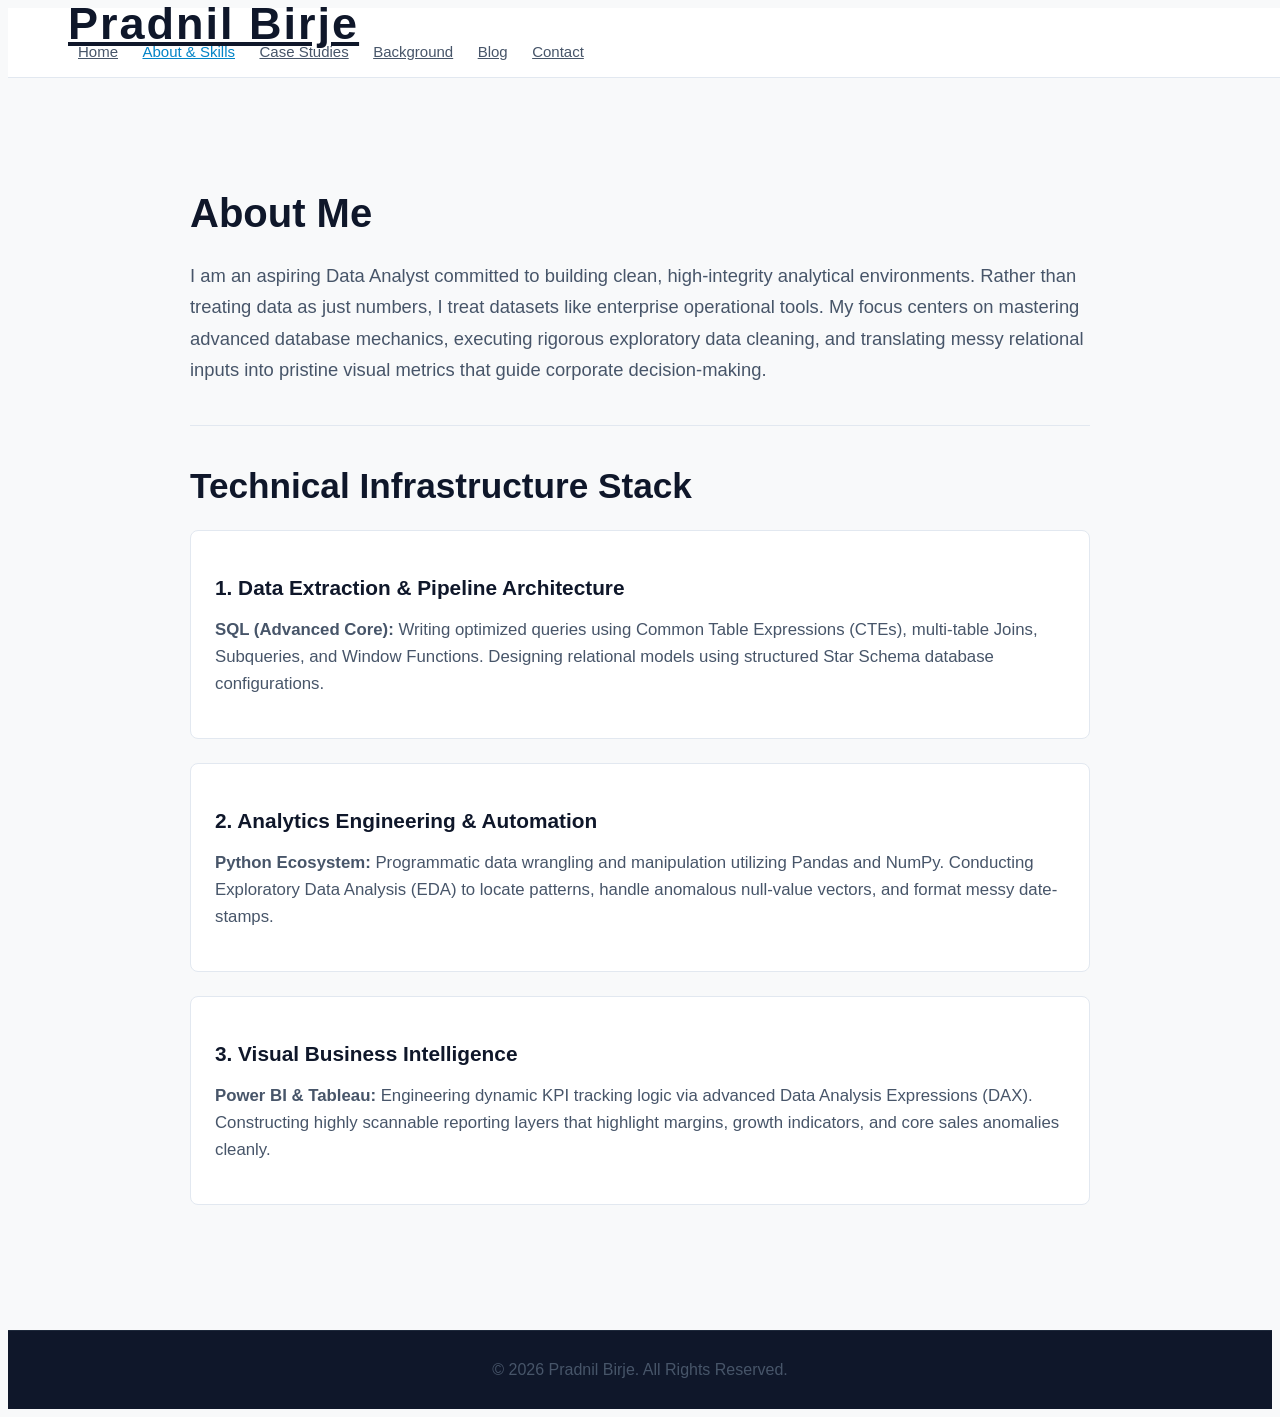
==== about.html @ 6cd6bd3f "Finalized responsive hero layout grid and unified scrollable about section" ====
<!DOCTYPE html>
<html lang="en">
<head>
    <meta charset="UTF-8">
    <meta name="viewport" content="width=device-width, initial-scale=1.0">
    <title>Pradnil Birje | About & Skills</title>
    <link rel="stylesheet" href="css/style.css">
</head>
<body>

    <!-- NAV BAR: HEADER -->
    <div class="navbar navbar-expand-lg bg-light navbar-light">
        <div class="container-fluid">
            <a href="index.html" class="navbar-brand">Pradnil Birje</a>
            <div class="navbar-nav ml-auto">
                <a href="index.html" class="nav-item nav-link">Home</a>
                <a href="about.html" class="nav-item nav-link active">About & Skills</a>
                <a href="portfolio.html" class="nav-item nav-link">Case Studies</a>
                <a href="experience.html" class="nav-item nav-link">Background</a>
                <a href="blog.html" class="nav-item nav-link">Blog</a>
                <a href="contact.html" class="nav-item nav-link">Contact</a>
            </div>
        </div>
    </div>

    <!-- MAIN BODY: ABOUT SUMMARY -->
    <!-- MAIN BODY: ABOUT SUMMARY -->
        <section class="about-page-section" style="padding: 80px 0; background: #F8F9FA;">
            <div class="container" style="max-width: 900px; margin: 0 auto; padding: 0 20px;">
                <h2 style="font-size: 2.5rem; color: #0F172A; margin-bottom: 24px; font-weight: 700;">About Me</h2>
                <p style="font-size: 1.15rem; line-height: 1.7; color: #475569; margin-bottom: 40px;">
                    I am an aspiring Data Analyst committed to building clean, high-integrity analytical environments. 
                    Rather than treating data as just numbers, I treat datasets like enterprise operational tools. 
                    My focus centers on mastering advanced database mechanics, executing rigorous exploratory data cleaning, 
                    and translating messy relational inputs into pristine visual metrics that guide corporate decision-making.
            </p>

            <hr style="border: 0; border-top: 1px solid #E2E8F0; margin-bottom: 40px;">

            <!-- TECHNICAL STACK MAP -->
            <h2 style="font-size: 2.2rem; color: #0F172A; margin-bottom: 24px; font-weight: 700;">Technical Infrastructure Stack</h2>
            
            <div class="skills-container" style="display: grid; grid-template-columns: 1fr; gap: 24px;">
                
                <div class="skill-group-card" style="background: #FFFFFF; padding: 24px; border: 1px solid #E2E8F0; border-radius: 8px;">
                        <h3 style="color: #0284C7; font-size: 1.3rem; margin-bottom: 12px; font-weight: 600;">1. Data Extraction & Pipeline Architecture</h3>
                        <p style="color: #334155; font-size: 1.05rem; line-height: 1.6;">
                            <strong>SQL (Advanced Core):</strong> Writing optimized queries using Common Table Expressions (CTEs), multi-table Joins, Subqueries, and Window Functions. Designing relational models using structured Star Schema database configurations.
                        </p>
                    </div>

                <div class="skill-group-card" style="background: #FFFFFF; padding: 24px; border: 1px solid #E2E8F0; border-radius: 8px;">
                        <h3 style="color: #0284C7; font-size: 1.3rem; margin-bottom: 12px; font-weight: 600;">2. Analytics Engineering & Automation</h3>
                        <p style="color: #334155; font-size: 1.05rem; line-height: 1.6;">
                            <strong>Python Ecosystem:</strong> Programmatic data wrangling and manipulation utilizing Pandas and NumPy. Conducting Exploratory Data Analysis (EDA) to locate patterns, handle anomalous null-value vectors, and format messy date-stamps.
                        </p>
                    </div>

                <div class="skill-group-card" style="background: #FFFFFF; padding: 24px; border: 1px solid #E2E8F0; border-radius: 8px;">
                        <h3 style="color: #0284C7; font-size: 1.3rem; margin-bottom: 12px; font-weight: 600;">3. Visual Business Intelligence</h3>
                        <p style="color: #334155; font-size: 1.05rem; line-height: 1.6;">
                            <strong>Power BI & Tableau:</strong> Engineering dynamic KPI tracking logic via advanced Data Analysis Expressions (DAX). Constructing highly scannable reporting layers that highlight margins, growth indicators, and core sales anomalies cleanly.
                        </p>
                    </div>

            </div>
        </div>
    </section>

    <!-- FOOTER -->
    <div class="footer" style="padding: 30px 0; background: #0F172A; text-align: center; border-top: 1px solid #1E293B;">
        <p style="color: #94A3B8; margin: 0;">© 2026 Pradnil Birje. All Rights Reserved.</p>
    </div>

</body>
</html>
---- css/style.css ----
/*******************************/
/********* General CSS *********/
/*******************************/
/* SMOOTH NAVIGATION OVERRIDE */
body {
    color: #797979;
    background: #ffffff;
    font-family: 'Montserrat', sans-serif;
}

h1,
h2, 
h3, 
h4,
h5, 
h6 {
    color: #414141;
}

a {
    color: #313131;
    transition: .3s;
}

a:hover,
a:active,
a:focus {
    color: #EF233C;
    outline: none;
    text-decoration: none;
}

.btn:focus,
.form-control:focus {
    box-shadow: none;
}

.container-fluid {
    max-width: 1366px;
}

.btn {
    padding: 12px 25px;
    font-size: 14px;
    font-weight: 600;
    letter-spacing: 1px;
    color: #ffffff;
    background: #EF233C;
    border: 2px solid transparent;
    border-radius: 0;
    box-shadow: inset 0 0 0 50px #EF233C;
    transition: ease-out 0.3s;
    -webkit-transition: ease-out 0.3s;
    -moz-transition: ease-out 0.3s;
}

.btn:hover {
    color: #EF233C;
    background: transparent;
    box-shadow: inset 0 0 0 0 #EF233C;
    border-color: #EF233C;
}

#loader {
    position: fixed;
    top: 0;
    right: 0;
    bottom: 0;
    left: 0;
    display: flex;
    align-items: center;
    justify-content: center;
    background: #ffffff;
    opacity: 0;
    visibility: hidden;
    -webkit-transition: opacity .3s ease-out, visibility 0s linear .3s;
    -o-transition: opacity .3s ease-out, visibility 0s linear .3s;
    transition: opacity .3s ease-out, visibility 0s linear .3s;
    z-index: 999;
}

#loader.show {
    -webkit-transition: opacity .6s ease-out, visibility 0s linear 0s;
    -o-transition: opacity .6s ease-out, visibility 0s linear 0s;
    transition: opacity .6s ease-out, visibility 0s linear 0s;
    visibility: visible;
    opacity: 1;
}

#loader .loader {
    position: relative;
    width: 45px;
    height: 45px;
    border: 5px solid #dddddd;
    border-top: 5px solid #EF233C;
    border-radius: 50%;
    -webkit-animation: spin 2s linear infinite;
    animation: spin 2s linear infinite;
}

@-webkit-keyframes spin {
    0% { -webkit-transform: rotate(0deg); }
    100% { -webkit-transform: rotate(360deg); }
}

@keyframes spin {
    0% { transform: rotate(0deg); }
    100% { transform: rotate(360deg); }
}

.back-to-top {
    position: fixed;
    display: none;
    width: 44px;
    height: 44px;
    padding: 8px 0;
    text-align: center;
    line-height: 1;
    font-size: 22px;
    right: 15px;
    bottom: 15px;
    z-index: 9;
}

.back-to-top i {
    color: #ffffff;
}

.back-to-top:hover i {
    color: #414141;
}


/**********************************/
/*********** Nav Bar CSS **********/
/**********************************/
.navbar {
    position: relative;
    transition: .5s;
    z-index: 999;
}

.navbar.nav-sticky {
    position: fixed;
    top: 0;
    width: 100%;
    box-shadow: 0 2px 5px rgba(0, 0, 0, .3);
}

.navbar .navbar-brand {
    margin: 0;
    font-size: 45px;
    line-height: 0px;
    font-weight: 700;
    letter-spacing: 2px;
    transition: .5s;
    
}

.navbar .navbar-brand img {
    max-width: 100%;
    max-height: 40px;
}

.navbar .dropdown-menu {
    margin-top: 0;
    border: 0;
    border-radius: 0;
    background: #f8f9fa;
}

@media (min-width: 992px) {
    .navbar {
        position: absolute;
        width: 100%;
        padding: 30px 60px;
        background: transparent !important;
        border-bottom: 1px dashed rgba(256, 256, 256, .2);
        z-index: 9;
    }
    
    .navbar.nav-sticky {
        padding: 10px 60px;
        background: #ffffff !important;
    }
    
    .navbar .navbar-brand {
        color: #ffffff;
    }
    
    .navbar.nav-sticky .navbar-brand {
        color: #EF233C;
    }

    .navbar-light .navbar-nav .nav-link,
    .navbar-light .navbar-nav .nav-link:focus {
        padding: 10px 10px 8px 10px;
        color: #ffffff;
        font-size: 15px;
        font-weight: 500;
    }
    
    .navbar-light.nav-sticky .navbar-nav .nav-link,
    .navbar-light.nav-sticky .navbar-nav .nav-link:focus {
        color: #414141;
    }

    .navbar-light .navbar-nav .nav-link:hover,
    .navbar-light .navbar-nav .nav-link.active {
        color: #111111;
    }
    
    .navbar-light.nav-sticky .navbar-nav .nav-link:hover,
    .navbar-light.nav-sticky .navbar-nav .nav-link.active {
        color: #EF233C;
    }
}

@media (max-width: 991.98px) {

    .navbar {
        position: relative;
        padding: 15px;
        background: #080B0F !important;
        border-bottom: 1px solid #252B33;
    }

    .navbar .navbar-brand {
        color: #ffffff;
    }

    .navbar .navbar-toggler {
        border: 1px solid #ffffff;
        padding: 6px 9px;
    }

    .navbar .navbar-toggler-icon {
        background-image: none;
        position: relative;
        width: 22px;
        height: 16px;
        display: block;
    }

    .navbar .navbar-toggler-icon::before,
    .navbar .navbar-toggler-icon::after {
        content: "";
        position: absolute;
        left: 0;
        width: 22px;
        height: 2px;
        background: #ffffff;
    }

    .navbar .navbar-toggler-icon::before {
        top: 2px;
        box-shadow: 0 6px 0 #ffffff, 0 12px 0 #ffffff;
    }

    .navbar .navbar-nav {
        margin-top: 15px;
        text-align: center;
    }

    .navbar a.nav-link {
        padding: 10px;
        color: #ffffff !important;
    }

    .navbar a.nav-link:hover,
    .navbar a.nav-link.active {
        color: #EF233C !important;
    }

    .navbar .dropdown-menu {
        box-shadow: none;
        background: #11161D;
    }
}



/*******************************/
/********** Hero CSS ***********/
/*******************************/
.hero {
    position: relative;
    width: 100%;
    margin-bottom: 0px;
    overflow: hidden;
    background: #0B0F14;
    background-position: center;
    background-repeat: no-repeat;
    background-size: cover;
    
    /* NEW RULES: Makes the section stretch top-to-bottom on the monitor screen */
    min-height: calc(100vh - 78px); 
    display: flex;
    align-items: center;
}

.hero .container-fluid {
    padding: 0 8%; /* Adds an 8% clean margin space on the very left and right edges */
}

/* NEW FLEX GRID: Pushes text to the left side and photo to the right side seamlessly */
.hero .row {
    display: flex;
    align-items: center;
    justify-content: space-between;
    width: 100%;
}

.hero .hero-content {
    position: relative;
    padding-left: 0px; /* Cleans up old offset spacing */
    display: flex;
    align-items: flex-start;
    justify-content: center;
    flex-direction: column;
    text-align: left;  /* Uniform left alignment */
}

/* Adds breathing room between your Name, Designation, and Paragraph metrics */
.hero .hero-text h1 {
    margin-bottom: 8px !important;
}

.hero .hero-text h2 {
    margin-bottom: 24px !important; 
}

.hero .hero-text p {
    line-height: 1.6; /* Makes your billions in profit statements easy to scan */
    max-width: 90%;   /* Keeps paragraph lines crisp instead of spreading full width */
}

.hero .hero-image {
    position: relative;
    text-align: right;
    padding-right: 0px; /* Removes old cramped padding */
}

.hero .hero-image img {
    max-width: 90%;
    max-height: 85vh; /* Prevents your avatar from growing larger than the viewport height */
    object-fit: contain;
}

.hero .hero-text p {
    color: #ffffff;
    font-size: 25px;
    font-weight: 600;
    margin-bottom: 15px;
}

.hero .hero-text h1 {
    color: #ffffff;
    font-size: 60px;
    font-weight: 700;
    letter-spacing: 3px;
    margin-bottom: 15px;
}

.hero .hero-text h2 {
    display: inline-block;
    margin: 0 0 15px 0;
    height: 35px;
    color: #ffffff;
    font-size: 35px;
    font-weight: 600;
}

.hero .hero-text .typed-text {
    display: none;
}

.hero .hero-text .typed-cursor {
    font-size: 35px;
    font-weight: 300;
    color: #ffffff;
}

.hero .hero-btn .btn {
    margin-top: 35px;
    color: #EF233C;
    background: #ffffff;
    box-shadow: inset 0 0 0 50px #ffffff;
}

.hero .hero-btn .btn:hover {
    color: #ffffff;
    background: transparent;
    box-shadow: inset 0 0 0 0 #ffffff;
    border-color: #ffffff;
}

.hero .hero-btn .btn:first-child {
    margin-right: 10px;
}

@media (max-width: 991.98px) {
    .hero {
        padding-top: 60px;
    }
    
    .hero .hero-content {
        padding: 0 15px;
    }
    
    .hero .hero-text p {
        font-size: 20px;
    }
    
    .hero .hero-text h1 {
        font-size: 45px;
    }
    
    .hero .hero-text h2 {
        font-size: 25px;
        height: 25px;
    }
    
    .hero .hero-btn .btn {
        padding: 12px 30px;
        letter-spacing: 1px;
    }
}

@media (max-width: 767.98px) {
    .hero {
        padding-top: 60px;
        padding-bottom: 60px;
    }
    
    .hero,
    .hero .hero-text,
    .hero .hero-btn {
        width: 100%;
        text-align: center;
    }
    
    .hero .hero-text p {
        font-size: 18px;
    }
    
    .hero .hero-text h1 {
        font-size: 35px;
    }
    
    .hero .hero-text h2 {
        font-size: 22px;
        height: 22px;
    }
    
    .hero .hero-btn .btn {
        padding: 10px 15px;
        letter-spacing: 1px;
    }
}

@media (max-width: 575.98px) {
    .hero .hero-text p {
        font-size: 16px;
    }
    
    .hero .hero-text h1 {
        font-size: 30px;
    }
    
    .hero .hero-text h2 {
        font-size: 18px;
        height: 18px;
    }
    
    .hero .hero-btn .btn {
        padding: 8px 10px;
        letter-spacing: 0;
    }
}


/*******************************/
/******* Section Header ********/
/*******************************/
.section-header {
    position: relative;
    margin-bottom: 45px;
}

.section-header p {
    display: inline-block;
    margin: 0 30px;
    margin-bottom: 10px;
    padding-left: 15px;
    position: relative;
    font-size: 16px;
    font-weight: 600;
    letter-spacing: 1px;
    text-transform: uppercase;
    background: #ffffff;
}

.section-header p::before {
    position: absolute;
    content: "";
    height: 3px;
    top: 11px;
    right: 0;
    left: -30px;
    background: #EF233C;
    z-index: -1;
}

.section-header p::after {
    position: absolute;
    content: "";
    width: 3px;
    height: 3px;
    top: 11px;
    left: 3px;
    background: #EF233C;
    z-index: 1;
}

.section-header h2 {
    margin: 0;
    position: relative;
    font-size: 45px;
    font-weight: 700;
}

@media (max-width: 767.98px) {
    .section-header h2 {
        font-size: 30px;
    }
}


/*******************************/
/********** About CSS **********/
/*******************************/
.about {
    position: relative;
    width: 100%;
    margin: -45px 0 45px 0;
}

.about .col-lg-6 {
    padding: 0;
}

.about .section-header {
    margin-bottom: 30px;
}

.about .about-img {
    position: relative;
    height: 100%;
}

.about .about-img img {
    position: relative;
    width: 100%;
    height: 100%;
    object-fit: cover;
}

.about .about-content {
    padding: 0 60px;
}

.about .about-text p {
    font-size: 16px;
}

section#skills {
  scroll-margin-top: 100px;
}

.about .skills {
    margin-bottom: 100px;
}

.about .skill-name {
    scroll-margin-top: 100px;
    /* margin-top: 100px; */
}

#skills {
  scroll-margin-top: 100px;
}

.about .skill-name p {
    display: inline-block;
    margin-bottom: 5px;
    font-size: 16px;
    font-weight: 400;
}

.about .skill-name p:last-child {
    float: right;
}

.about .progress {
    height: 10px;
    border-radius: 10px;
    background: #dddddd;
}

.about .progress .progress-bar {
    width: 0px;
    background: #EF233C;
    border-radius: 10px;
    transition: 2s;
}

.about .about-text a.btn {
    margin-top: 15px;
}

@media (max-width: 991.98px) {
    .about .about-content {
        padding: 45px 15px 0 15px;
    }
}


/*******************************/
/******* Experience CSS ********/
/*******************************/
.experience {
    position: relative;
    padding: 45px 0 15px 0;
}

.experience .timeline {
    position: relative;
    width: 100%;
}

.experience .timeline::after {
    content: '';
    position: absolute;
    width: 2px;
    background: #EF233C;
    top: 0;
    bottom: 0;
    left: 50%;
    margin-left: -1px;
}

.experience .timeline .timeline-item {
    position: relative;
    background: inherit;
    width: 50%;
    margin-bottom: 30px;
}

.experience .timeline .timeline-item.left {
    left: 0;
    padding-right: 30px;
}

.experience .timeline .timeline-item.right {
    left: 50%;
    padding-left: 30px;
}

.experience .timeline .timeline-item::after {
    content: '';
    position: absolute;
    width: 16px;
    height: 16px;
    top: 48px;
    right: -8px;
    background: #ffffff;
    border: 2px solid #EF233C;
    border-radius: 16px;
    z-index: 1;
}

.experience .timeline .timeline-item.right::after {
    left: -8px;
}

.experience .timeline .timeline-item::before {
  content: '';
  position: absolute;
  width: 0;
  height: 0;
  top: 46px;
  right: 10px;
  z-index: 1;
  border: 10px solid;
  border-color: transparent transparent transparent #dddddd;
}

.experience .timeline .timeline-item.right::before {
  left: 10px;
  border-color: transparent #dddddd transparent transparent;
}

.experience .timeline .timeline-date {
    position: absolute;
    width: 100%;
    top: 44px;
    font-size: 16px;
    font-weight: 600;
    color: #EF233C;
    text-transform: uppercase;
    letter-spacing: 1px;
    z-index: 1;
}

.experience .timeline .timeline-item.left .timeline-date {
    text-align: left;
    left: calc(100% + 55px);
}

.experience .timeline .timeline-item.right .timeline-date {
    text-align: right;
    right: calc(100% + 55px);
}

.experience .timeline .timeline-text {
    padding: 30px;
    background: #ffffff;
    position: relative;
    border-right: 5px solid #dddddd;
    box-shadow: 0 0 60px rgba(0, 0, 0, .08);
}

.experience .timeline .timeline-item.right .timeline-text {
    border-right: none;
    border-left: 5px solid #dddddd;
}

.experience .timeline .timeline-text h2 {
    margin: 0 0 5px 0;
    font-size: 22px;
    font-weight: 600;
}

.experience .timeline .timeline-text h4 {
    margin: 0 0 10px 0;
    font-size: 16px;
    font-style: italic;
    font-weight: 400;
}

.experience .timeline .timeline-text p {
    margin: 0;
    font-size: 16px;
}

@media (max-width: 767.98px) {
    .experience .timeline::after {
        left: 8px;
    }

    .experience .timeline .timeline-item {
        width: 100%;
        padding-left: 38px;
    }
    
    .experience .timeline .timeline-item.left {
        padding-right: 0;
    }
    
    .experience .timeline .timeline-item.right {
        left: 0%;
        padding-left: 38px;
    }

    .experience .timeline .timeline-item.left::after, 
    .experience .timeline .timeline-item.right::after {
        left: 0;
    }
    
    .experience .timeline .timeline-item.left::before,
    .experience .timeline .timeline-item.right::before {
        left: 18px;
        border-color: transparent #dddddd transparent transparent;
    }
    
    .experience .timeline .timeline-item.left .timeline-date,
    .experience .timeline .timeline-item.right .timeline-date {
        position: relative;
        top: 0;
        right: auto;
        left: 0;
        text-align: left;
        margin-bottom: 10px;
    }
    
    .experience .timeline .timeline-item.left .timeline-text,
    .experience .timeline .timeline-item.right .timeline-text {
        border-right: none;
        border-left: 5px solid #dddddd;
    }
}

#education  {
  scroll-margin-top: 100px;
}




body {
  scroll-padding-top: 100px; /* or match your navbar height */
}



/*******************************/
/********* Service CSS *********/
/*******************************/
.service {
    position: relative;
    width: 100%;
    padding: 45px 0 15px 0;
}

.service .service-item {
    position: relative;
    margin-bottom: 30px;
    display: flex;
    align-items: center;
    box-shadow: inset 0 0 0 0 transparent;
    transition: ease-out 0.5s;
}

.service .service-item:hover {
    box-shadow: inset 800px 0 0 0 #EF233C;
}

.service .service-icon {
    position: relative;
    width: 150px;
    min-height: 150px;
    display: flex;
    align-items: center;
    justify-content: center;
    border: 1px solid #EF233C;
    background: #ffffff;
}

.service .service-icon i {
    position: relative;
    font-size: 60px;
    color: #EF233C;
    transition: .3s;
}

.service .service-item:hover i {
    font-size: 75px;
}

.service .service-text {
    position: relative;
    width: calc(100% - 120px);
    padding: 0 30px;
}

.service .service-text h3 {
    margin-bottom: 10px;
    font-size: 20px;
    font-weight: 600;
    transition: 1s;
}

.service .service-text p {
    margin: 0;
    font-size: 16px;
    transition: 1s;
}

.service .service-item:hover .service-text h3,
.service .service-item:hover .service-text p {
    color: #ffffff;
}

@media (max-width: 575.98px) {
    .service .service-text h3 {
        font-size: 16px;
        margin-bottom: 5px;
    }
    
    .service .service-text p {
        font-size: 14px;
    }
}


/*******************************/
/******** Portfolio CSS ********/
/*******************************/
.portfolio {
    position: relative;
    padding: 45px 0 15px 0;
}

.portfolio #portfolio-filter {
    padding: 0;
    margin: -15px 0 25px 0;
    list-style: none;
    font-size: 0;
    text-align: center;
}

.portfolio #portfolio-filter li {
    cursor: pointer;
    display: inline-block;
    margin: 5px;
    padding: 6px 12px;
    font-size: 14px;
    font-weight: 600;
    color: #ffffff;
    background: #EF233C;
    border: 2px solid transparent;
    border-radius: 0;
    box-shadow: inset 0 0 0 50px #EF233C;
    transition: ease-out 0.3s;
    -webkit-transition: ease-out 0.3s;
    -moz-transition: ease-out 0.3s;
}

.portfolio #portfolio-filter li:hover,
.portfolio #portfolio-filter li.filter-active {
    color: #EF233C;
    background: transparent;
    box-shadow: inset 0 0 0 0 #EF233C;
    border-color: #EF233C;
}

.portfolio .portfolio-item {
    position: relative;
}

.portfolio .portfolio-wrap {
    position: relative;
    width: 100%;
}

.portfolio .portfolio-img {
    position: relative;
    overflow: hidden;
}

.portfolio .portfolio-img img {
    position: relative;
    width: 100%; 
    height: 100%; 
    object-fit: cover;
    transform: scale(1.1);
    transition: .5s;
}

.portfolio .portfolio-item:hover img {
    margin-left: 15px;
}

.portfolio .portfolio-text {
    position: relative;
    height: 60px;
    width: calc(100% - 30px);
    margin: -30px 15px 30px 15px;
    display: flex;
    align-items: center;
    background: #ffffff;
    box-shadow: 0 0 15px rgba(0, 0, 0, .12);
}

.portfolio .portfolio-text h3 {
    width: calc(100% - 70px);
    font-size: 18px;
    font-weight: 600;
    margin: 0 0 0 15px;
    white-space: nowrap;
    overflow: hidden;
}

.portfolio .portfolio-text a.btn {
    width: 50px;
    height: 50px;
    padding: 0 0 2px 1px;
    display: flex;
    align-items: center;
    justify-content: center;
    font-size: 45px;
    font-weight: 100;
}

.portfolio .portfolio-item:hover a.btn {
    color: #EF233C;
    background: transparent;
    box-shadow: inset 0 0 0 0 #EF233C;
    border-color: #EF233C;
}


/*******************************/
/********* Banner CSS **********/
/*******************************/
.banner {
    position: relative;
    width: 100%;
    margin: 45px 0;
    padding: 90px 0;
    background: #EF233C;
}

.banner .container {
    max-width: 750px;
    text-align: center;
}

.banner .section-header {
    margin-bottom: 20px;
}

.banner .section-header p {
    color: #414141;
    background: transparent;
}

.banner .section-header p::after {
    display: none;
}

.banner .section-header h2 {
    color: #ffffff;
}

.banner .section-header h2 span {
    color: #414141;
    font-size: 50px;
}

.banner .banner-text p {
    font-size: 18px;
    color: #ffffff;
}

.banner .banner-text .btn {
    margin-top: 15px;
    color: #EF233C;
    background: #ffffff;
    box-shadow: inset 0 0 0 50px #ffffff;
}

.banner .banner-text .btn:hover {
    color: #ffffff;
    background: transparent;
    box-shadow: inset 0 0 0 0 #ffffff;
    border-color: #ffffff;
}


/*******************************/
/********* Pricing CSS *********/
/*******************************/
.price {
    position: relative;
    width: 100%;
    padding: 45px 0 15px 0;
}

.price .row {
    padding: 0 15px;
}

.price .col-md-4 {
    padding: 0;
}

.price .price-item {
    position: relative;
    margin-bottom: 30px;
    background: #ffffff;
}

.price .featured-item {
    box-shadow: 0 0 30px rgba(0, 0, 0, .2);
    z-index: 1;
}

.price .price-header,
.price .price-body,
.price .price-footer {
    position: relative;
    text-align: center;
}

.price .price-header {
    padding: 45px 0 30px 0;
    color: #414141;
}

.price .price-item.featured-item .price-header {
    color: #EF233C;
}

.price .price-title h2 {
    font-size: 25px;
    font-weight: 400;
    text-transform: uppercase;
}

.price .price-prices h2 {
    font-size: 45px;
    font-weight: 700;
    margin-left: 10px;
}

.price .price-prices h2 small {
    position: absolute;
    font-size: 18px;
    font-weight: 400;
    margin-top: 9px;
    margin-left: -12px;
}

.price .price-prices h2 span {
    margin-left: 1px;
    font-size: 18px;
    font-weight: 400;
}

.price .price-item.featured-item h2 {
    color: #EF233C;
}

.price .price-body {
    padding: 0 0 20px 0;
}

.price .price-description ul {
    margin: 0;
    padding: 0;
    list-style: none;
}

.price .price-description ul li {
    padding: 0 0 20px 0;
}

.price .price-item .price-action {
    padding-bottom: 45px;
}

.price .price-item .price-action .btn {
    color: #ffffff;
    background: #414141;
    box-shadow: inset 0 0 0 50px #414141;
}

.price .price-item .price-action .btn:hover {
    color: #414141;
    background: transparent;
    box-shadow: inset 0 0 0 0 #414141;
    border-color: #414141;
}

.price .price-item.featured-item .price-action .btn {
    color: #ffffff;
    background: #EF233C;
    box-shadow: inset 0 0 0 50px #EF233C;
}

.price .price-item.featured-item .price-action .btn:hover {
    color: #EF233C;
    background: transparent;
    box-shadow: inset 0 0 0 0 #EF233C;
    border-color: #EF233C;
}


/*******************************/
/*********** Team CSS **********/
/*******************************/
.team {
    position: relative;
    width: 100%;
    padding: 45px 0 15px 0;
}

.team .team-item {
    position: relative;
    background: #ffffff;
    margin-bottom: 30px;
    display: flex;
    align-items: center;
    justify-content: flex-start;
    box-shadow: inset 0 0 0 0 transparent;
    transition: ease-out 0.5s;
}

.team .team-img {
    position: relative;
    width: 50%;
    overflow: hidden;
}

.team .team-img img {
    position: relative;
    width: 100%;
    transition: .5s;
}

.team .team-text {
    position: relative;
    width: 50%;
    padding: 0 30px;
}

.team .team-text h2 {
    color: #EF233C;
    font-size: 18px;
    font-weight: 600;
    margin-bottom: 5px;
    transition: 1s;
}

.team .team-text h4 {
    font-size: 14px;
    font-weight: 600;
    margin-bottom: 15px;
    transition: 1s;
}

.team .team-text p {
    margin-bottom: 20px;
    transition: 1s;
}

.team .team-social {
    position: relative;
    display: flex;
    align-items: center;
    justify-content: flex-start;
}

.team .team-social a.btn {
    width: 35px;
    height: 35px;
    padding: 0;
    display: flex;
    align-items: center;
    justify-content: center;
    font-size: 14px;
    font-weight: normal;
    margin-right: 5px;
}

.team .team-item:hover {
    box-shadow: inset 800px 0 0 0 #EF233C;
}

.team .team-item:hover .team-img img {
    transform: scale(1.2);
}

.team .team-item:hover .team-text h2,
.team .team-item:hover .team-text h4,
.team .team-item:hover .team-text p {
    color: #ffffff;
}

.team .team-item:hover .team-social a.btn {
    background: #ffffff;
}

.team .team-item:hover .team-social a.btn:hover {
    border-color: #ffffff;
}

@media(max-width: 575.98px) {
    .team .team-text {
        padding: 0 15px;
    }
    
    .team .team-text h2 {
        font-size: 16px;
        margin-bottom: 0;
    }

    .team .team-text h4 {
        margin-bottom: 5px;
    }

    .team .team-text p {
        font-size: 14px;
        line-height: 18px;
        margin-bottom: 10px;
    }
}


/*******************************/
/******* Testimonial CSS *******/
/*******************************/
.testimonial {
    position: relative;
    margin: 45px 0;
    padding: 90px 0;
    background: #EF233C;
}

.testimonial .container {
    max-width: 900px;
}

.testimonial .testimonial-icon {
    margin-bottom: 45px;
    text-align: center;
}

.testimonial .testimonial-icon i {
    font-size: 60px;
    color: rgba(256, 256, 256, .5);
}

.testimonial .testimonial-item {
    position: relative;
    margin: 0 15px;
    text-align: center;
}

.testimonial .testimonial-img {
    position: relative;
    margin-bottom: 15px;
    z-index: 1;
}

.testimonial .testimonial-item img {
    margin: 0 auto;
    width: 120px;
    padding: 10px;
    border: 5px dotted #ffffff;
    border-radius: 100px;
}

.testimonial .testimonial-text {
    position: relative;
    margin-top: -70px;
    padding: 65px 35px 30px 35px;
    text-align: center;
    background: #ffffff;
    border-radius: 500px;
}

.testimonial .testimonial-item p {
    font-size: 18px;
    font-style: italic;
}

.testimonial .testimonial-text h3 {
    color: #EF233C;
    font-size: 18px;
    font-weight: 600;
    margin-bottom: 10px;
}

.testimonial .testimonial-text h4 {
    color: #666666;
    font-size: 14px;
    margin-bottom: 0;
}

.testimonial .owl-dots {
    margin-top: 15px;
    text-align: center;
}

.testimonial .owl-dot {
    display: inline-block;
    margin: 0 5px;
    width: 12px;
    height: 12px;
    border-radius: 50%;
    background: rgba(256, 256, 256, .5);
}

.testimonial .owl-dot.active {
    background: #ffffff;
}


/*******************************/
/********* Contact CSS *********/
/*******************************/
.contact {
    position: relative;
    width: 100%;
    margin: 45px 0;
    background: #EF233C;
}

.contact .container-fluid {
    background: url(../img/contact.jpg) left center no-repeat;
    background-size: contain;
}

.contact .contact-form {
    position: relative;
    padding: 90px 0 90px 45px;
    background: #EF233C;
}

.contact .contact-form input {
    color: #ffffff;
    padding: 15px 0;
    background: none;
    border-radius: 0;
    border: none;
    border-bottom: 1px solid rgba(256, 256, 256, .5);
}

.contact .contact-form textarea {
    color: #ffffff;
    height: 90px;
    padding: 15px 0;
    background: none;
    border-radius: 0;
    border: none;
    border-bottom: 1px solid rgba(256, 256, 256, .5);
}

.contact .contact-form .form-control::placeholder {
    color: #ffffff;
    opacity: 1;
}

.contact .contact-form .form-control:-ms-input-placeholder,
.contact .contact-form .form-control::-ms-input-placeholder {
    color: #ffffff;
}

.contact .contact-form .btn {
    margin-top: 35px;
    color: #EF233C;
    background: #ffffff;
    box-shadow: inset 0 0 0 50px #ffffff;
}

.contact .contact-form .btn:hover {
    color: #ffffff;
    background: transparent;
    box-shadow: inset 0 0 0 0 #ffffff;
    border-color: #ffffff;
}

.contact .help-block ul {
    margin: 0;
    padding: 0;
    list-style-type: none;
    font-size: 14px;
    font-style: italic;
    color: #ffffff;
}

@media (max-width: 767.98px) {
    .contact .container-fluid {
        background: none;
    }
    
    .contact .contact-form {
        padding: 90px 0;
    }
}


/*******************************/
/*********** Blog CSS **********/
/*******************************/
.blog {
    position: relative;
    width: 100%;
    padding: 45px 0 15px 0;
}

.blog .blog-item {
    position: relative;
    margin-bottom: 30px;
}

.blog .blog-img {
    position: relative;
    width: 100%;
    overflow: hidden;
}

.blog .blog-img img {
    width: 100%;
    transition: .5s;
}

.blog .blog-item:hover img {
    transform: scale(1.1);
}

.blog .blog-text {
    position: relative;
    padding: 30px;
    border-right: 1px solid rgba(0, 0, 0, .07);
    border-bottom: 1px solid rgba(0, 0, 0, .07);
    border-left: 1px solid rgba(0, 0, 0, .07);
}

.blog .blog-text h2 {
    font-size: 25px;
    font-weight: 600;
}

.blog .blog-text p {
    margin-bottom: 10px;
}

.blog .blog-item a.btn {
    margin-top: 10px;
    padding: 8px 15px;
}

.blog .blog-item a.btn i {
    margin-left: 5px;
}

.blog .blog-meta {
    position: relative;
    display: flex;
    margin-bottom: 15px;
}

.blog .blog-meta p {
    margin: 0 10px 0 0;
    font-size: 13px;
}

.blog .blog-meta i {
    color: #414141;
    margin-right: 5px;
}

.blog .blog-meta p:last-child {
    margin: 0;
}


/*******************************/
/********* Footer CSS **********/
/*******************************/
.footer {
    position: relative;
    margin-top: 45px;
    background: #EF233C;
}

.footer .container-fluid {
    padding: 60px 0 0 0;
}

.footer .footer-info {
    position: relative;
    width: 100%;
    text-align: center;
}

.footer .footer-info h2 {
    margin-bottom: 20px;
    font-size: 30px;
    font-weight: 700;
    color: #ffffff;
}

.footer .footer-info h3 {
    margin-bottom: 25px;
    font-size: 22px;
    font-weight: 600;
    color: #ffffff;
}

.footer .footer-menu {
    width: 100%;
    display: flex;
    justify-content: center;
}

.footer .footer-menu p {
    color: #ffffff;
    font-size: 22px;
    font-weight: 600;
    line-height: 20px;
    padding: 0 15px;
    border-right: 1px solid #ffffff;
}

.footer .footer-menu p:last-child {
    border: none;
}

.footer .footer-social {
    position: relative;
    margin-top: 15px;
}

.footer .footer-social a {
    display: inline-block;
}

.footer .footer-social a i {
    margin-right: 15px;
    font-size: 20px;
    color: #ffffff;
    transition: .3s;
}

.footer .footer-social a:last-child i {
    margin: 0;
}

.footer .footer-social a:hover i {
    color: #414141;
}

.footer .copyright {
    position: relative;
    text-align: center;
    margin-top: 30px;
    padding-top: 25px;
    padding-bottom: 25px;
}

.footer .copyright::before {
    position: absolute;
    content: "";
    width: 50%;
    height: 1px;
    top: 0;
    left: 25%;
    background: rgba(256, 256, 256, .2);
}

.footer .copyright p {
    margin: 0;
    color: #ffffff;
}

.footer .copyright .col-md-6:last-child p {
    text-align: right;
}

.footer .copyright p a {
    color: #ffffff;
    font-weight: 600;
}

.footer .copyright p a:hover {
    color: #414141;
}

@media (max-width: 575.98px) {
    .footer .footer-info h2 {
        margin-bottom: 20px;
        font-size: 20px;
        font-weight: 600;
    }

    .footer .footer-info h3 {
        margin-bottom: 20px;
        font-size: 16px;
    }

    .footer .footer-menu p {
        font-size: 16px;
        line-height: 16px;
        padding: 0 5px;
    }
}

.skills-section {
  padding: 60px 0;
  background-color: #f8f9fa;
  text-align: center;
}

.section-title {
  font-size: 36px;
  margin-bottom: 40px;
  font-weight: bold;
  color: #333;
}

.skills-grid {
  display: grid;
  grid-template-columns: repeat(auto-fit, minmax(120px, 1fr));
  gap: 30px;
  justify-items: center;
}

.skill-item {
  background: #ffffff;
  border-radius: 12px;
  padding: 20px;
  box-shadow: 0 4px 8px rgba(0,0,0,0.1);
  transition: transform 0.3s ease;
}

.skill-item:hover {
  transform: translateY(-5px);
}

.skill-item img {
  width: 100px;
  height: 100px;
  margin-bottom: 10px;
}

.skill-item p {
  font-size: 16px;
  font-weight: 600;
  color: #333;
}

.icon-box {
  padding: 10px;
  border-radius: 10px;
  background-color: #ffffff;
  box-shadow: 0 4px 6px rgba(0, 0, 0, 0.1);
  transition: 0.3s;
  margin-bottom: 20px;
}

.certifications-section {
  padding: 60px 20px;
  background-color: #f9f9f9;
  text-align: center;
}

.section-title {
  font-size: 36px;
  margin-bottom: 40px;
  color: #333;
}

.certifications-grid {
  display: grid;
  gap: 30px;
  grid-template-columns: repeat(auto-fit, minmax(250px, 1fr));
}

.cert-card {
  background: #fff;
  padding: 20px;
  border-radius: 10px;
  box-shadow: 0 4px 10px rgba(0,0,0,0.1);
  transition: transform 0.3s ease;
}

.cert-card:hover {
  transform: translateY(-5px);
}

.cert-card h3 {
  margin: 0 0 10px;
  font-size: 20px;
  color: #e91e63;
}

.cert-card p {
  font-size: 14px;
  color: #555;
}

.cert-card a {
  display: inline-block;
  margin-top: 10px;
  text-decoration: none;
  color: #007bff;
  font-weight: bold;
}

/* ===== EXECUTIVE CORPORATE ANALYTICS THEME ===== */

body {
    background: #F8F9FA !important; /* Crisp, clean executive off-white background */
    color: #334155 !important;      /* Professional slate text */
}

/* Background elements */
.bg-white, .card, .service-item, .portfolio-item, .cert-card, .timeline-text {
    background-color: #FFFFFF !important;
    border: 1px solid #E2E8F0 !important;
    box-shadow: 0 4px 6px -1px rgba(0, 0, 0, 0.05), 0 2px 4px -1px rgba(0, 0, 0, 0.03) !important;
    border-radius: 6px !important;
}

.bg-light {
    background-color: #F1F5F9 !important;
}

/* Crisp dark corporate colors for names and headings */
.section-title h1, .section-title h2, h1, h2, h3, h4, h5, h6, .navbar .navbar-brand {
    color: #0F172A !important; 
}

p, .text-secondary {
    color: #475569 !important;
}

/* Navigation Overrides */
.navbar, .navbar.nav-sticky {
    position: sticky !important;
    top: 0;
    width: 100%;
    padding: 16px 60px !important;
    background: #FFFFFF !important; /* Pure white professional header line */
    border-bottom: 1px solid #E2E8F0 !important;
    z-index: 9999;
}

.navbar .navbar-brand, .navbar.nav-sticky .navbar-brand {
    color: #0F172A !important;
}

.navbar-light .navbar-nav .nav-link {
    color: #475569 !important;
}

.navbar-light .navbar-nav .nav-link:hover, .navbar-light .navbar-nav .nav-link.active {
    color: #0284C7 !important; /* Polished blue accent highlight */
}

/* Hero Section Refinements */
.hero {
    background: #F8F9FA !important; /* Coordinates with clean theme background */
}

/* FIXED HERO BUTTONS: Forces text to be visible and clear */
.hero .hero-btn .btn {
    color: #FFFFFF !important;       /* Forces text color to crisp white */
    background: #0284C7 !important;  /* Polished corporate blue background */
    border: 1px solid #0284C7 !important;
    padding: 12px 28px !important;
    font-weight: 600 !important;
    display: inline-block !important;
}

/* Button Hover State */
.hero .hero-btn .btn:hover {
    color: #0284C7 !important;       /* Shifts text to blue on hover */
    background: transparent !important; /* Makes background transparent on hover */
}

/* Timeline/Experience accent tweaks */
.experience .timeline::after, .portfolio #portfolio-filter li, .btn {
    background: #0284C7 !important;
}

.experience .timeline .timeline-item::after {
    border-color: #0284C7 !important;
}

/* ULTIMATE BUTTON TEXT ACCENT RESCUE */
.hero a, 
.hero button, 
.hero-btn a, 
.hero-btn .btn, 
.hero .btn {
    background-color: #0284C7 !important; /* Forces the button background to deep corporate blue */
    color: #FFFFFF !important;            /* Forces the inner text to turn crisp visible white */
    opacity: 1 !important;                 /* Guarantees the button is fully solid and visible */
    font-weight: 600 !important;          /* Makes the text clean and bold */
}

.hero .hero-btn .btn, 
div.hero-btn a, 
a.btn {
    background: #0284C7 !important;
    background-color: #0284C7 !important;
    box-shadow: none !important;
    -webkit-box-shadow: none !important;
    color: #FFFFFF !important;
}

/* ===== COMPLETE PORTFOLIO GRID CORPORATE RESCUE ===== */

/* Changes the active selected tag button to professional blue */
.portfolio #portfolio-filter li,
.portfolio #portfolio-filter li.filter-active {
    background: #0284C7 !important;
    background-color: #0284C7 !important;
    box-shadow: none !important;
    border-color: #0284C7 !important;
    color: #FFFFFF !important;
}

/* Changes the hover states of all filter tags to matching blue */
.portfolio #portfolio-filter li:hover {
    background: #0077B6 !important;
    background-color: #0077B6 !important;
    border-color: #0077B6 !important;
    color: #FFFFFF !important;
}

/* Fixes any remaining default red borders/lines in headers */
.section-header p::before,
.section-header p::after {
    background: #0284C7 !important;
}

/* Changes the text link highlight colors from red to professional teal blue */
a:hover,
a:active,
a:focus {
    color: #0284C7 !important;
}

/* ===== CONTACT & FOOTER CORPORATE EXTENSION ===== */

/* Shifts the contact layout background from red to deep slate grey */
.contact, 
.contact .contact-form {
    background: #1E293B !important; 
    background-color: #1E293B !important;
}

/* Forces contact inputs to blend neatly with the slate background */
.contact .contact-form input,
.contact .contact-form textarea {
    border-bottom: 1px solid rgba(255, 255, 255, 0.2) !important;
    color: #FFFFFF !important;
}

/* Changes your contact button to your corporate action blue */
.contact .contact-form .btn {
    background: #0284C7 !important;
    background-color: #0284C7 !important;
    border-color: #0284C7 !important;
    color: #FFFFFF !important;
    box-shadow: none !important;
}

.contact .contact-form .btn:hover {
    background: transparent !important;
    color: #0284C7 !important;
    border-color: #0284C7 !important;
}

/* Shifts your footer container background from red to professional charcoal */
.footer {
    background: #0F172A !important;
    background-color: #0F172A !important;
    border-top: 1px solid #1E293B !important;
}

.footer .footer-info h2,
.footer .footer-info h3,
.footer .footer-menu p,
.footer .footer-social a i,
.footer .copyright p,
.footer .copyright p a {
    color: #94A3B8 !important; /* Polished crisp silver-slate footer font text */
}

.footer .footer-social a:hover i,
.footer .copyright p a:hover {
    color: #FFFFFF !important; /* Brighter white highlight when hovered */
}

/* ===== HOMEPAGE & MOBILE RESPONSIVE OPTIMIZATION ===== */

/* Desktop & Laptop Master Alignment Fixes */
.hero {
    padding: 100px 0 !important;
    display: flex !important;
    align-items: center !important;
    justify-content: center !important;
    min-height: calc(100vh - 80px) !important;
}

.hero .hero-content {
    max-width: 850px !important;
    margin: 0 auto !important;
    text-align: left !important;
}

/* Fluid Typography and Spacing for Main Hero Text */
.hero .hero-content h1 {
    font-size: 3.8rem !important;
    font-weight: 800 !important;
    line-height: 1.2 !important;
    color: #0F172A !important;
    margin-bottom: 12px !important;
    letter-spacing: -0.02em !important;
}

.hero .hero-content h2 {
    font-size: 1.8rem !important;
    font-weight: 600 !important;
    color: #0284C7 !important;
    margin-bottom: 28px !important;
}

.hero .hero-content p {
    font-size: 1.2rem !important;
    line-height: 1.7 !important;
    color: #475569 !important;
    margin-bottom: 36px !important;
}

/* MOBILE SCREEN BREAKPOINT OVERRIDES (Screens smaller than 768px wide) */
@media (max-width: 768px) {
    /* Tightens universal spacing for mobile fingers */
    .hero {
        padding: 60px 24px !important;
        min-height: auto !important;
    }

    /* Scales down text sizes so sentences don't clip or overlap on small screens */
    .hero .hero-content h1 {
        font-size: 2.3rem !important; /* Smaller, punchy font size for phone displays */
        margin-bottom: 8px !important;
    }

    .hero .hero-content h2 {
        font-size: 1.3rem !important;
        margin-bottom: 18px !important;
    }

    .hero .hero-content p {
        font-size: 1.05rem !important;
        line-height: 1.6 !important;
        margin-bottom: 28px !important;
    }

    /* Stack buttons vertically on mobile screens so they are easy to press */
    .hero .hero-btn {
        display: flex !important;
        flex-direction: column !important;
        width: 100% !important;
        gap: 12px !important;
    }

    .hero .hero-btn .btn {
        width: 100% !important; /* Forces buttons to span full mobile width uniformly */
        text-align: center !important;
        padding: 14px 20px !important;
    }
    
    /* Clean up navigation menu container layout for phone view drop-downs */
    .navbar {
        padding: 12px 24px !important;
    }
    
    .navbar-links-container {
        display: flex;
        flex-direction: column;
        gap: 8px;
        width: 100%;
        margin-top: 12px;
    }
}

/* ===== DATA ANALYTICS HERO TERMINAL COMPONENT ===== */

.analytics-terminal-box {
    background: #0F172A !important; /* Deep charcoal dark look for terminal backdrop contrast */
    border: 1px solid #1E293B !important;
    border-radius: 10px !important;
    box-shadow: 0 20px 25px -5px rgba(0, 0, 0, 0.1), 0 10px 10px -5px rgba(0, 0, 0, 0.04) !important;
    padding: 20px !important;
    font-family: 'Courier New', Courier, monospace;
    width: 100%;
    max-width: 440px;
    margin-left: auto;
}

/* Simulated terminal top action control circle buttons */
.terminal-header {
    display: flex;
    align-items: center;
    gap: 6px;
    border-bottom: 1px solid #1E293B;
    padding-bottom: 12px;
    margin-bottom: 16px;
}

.terminal-header span[class^="dot-"] {
    width: 10px;
    height: 10px;
    border-radius: 50%;
    display: inline-block;
}
.dot-red { background: #EF4444; }
.dot-yellow { background: #F59E0B; }
.dot-green { background: #10B981; }

.terminal-title {
    color: #94A3B8;
    font-size: 0.85rem;
    margin-left: 10px;
}

/* SQL Code String Highlighter Tokens */
.code-line {
    color: #E2E8F0;
    font-size: 0.9rem;
    margin-bottom: 24px !important;
}
.token-keyword { color: #38BDF8; font-weight: bold; }
.token-function { color: #F43F5E; }

/* Metrics Panels Inside Terminal Component Wrapper */
.metric-display {
    background: #1E293B;
    padding: 12px 16px;
    border-radius: 6px;
    margin-bottom: 14px;
}

.metric-label {
    color: #64748B;
    font-size: 0.75rem;
    font-weight: 700;
    display: block;
    margin-bottom: 4px;
}

.metric-value {
    color: #F8FAFC !important;
    font-size: 1.6rem !important;
    font-weight: 700 !important;
    margin: 0 !important;
}

.metric-value.text-teal {
    color: #38BDF8 !important; /* Standout blue accent color rule for metrics values */
}

/* Active Status Line indicator tag metrics */
.pipeline-status {
    display: flex;
    align-items: center;
    gap: 8px;
    margin-top: 20px;
}

.status-indicator {
    width: 8px;
    height: 8px;
    background: #10B981;
    border-radius: 50%;
    display: inline-block;
    animation: pulse 2s infinite;
}

.status-text {
    color: #64748B;
    font-size: 0.8rem;
}

/* Hidden container behavior constraint settings on mobile views */
@media (max-width: 768px) {
    .hero-visual-container {
        display: none !important; /* Hides terminal box cleanly on mobile screens to preserve text reading focus */
    }
}

/* DAX HIGHLIGHTER ADDITIONS */
.token-string { color: #A5F3FC; } /* Clean cyan color rule for DAX table references */
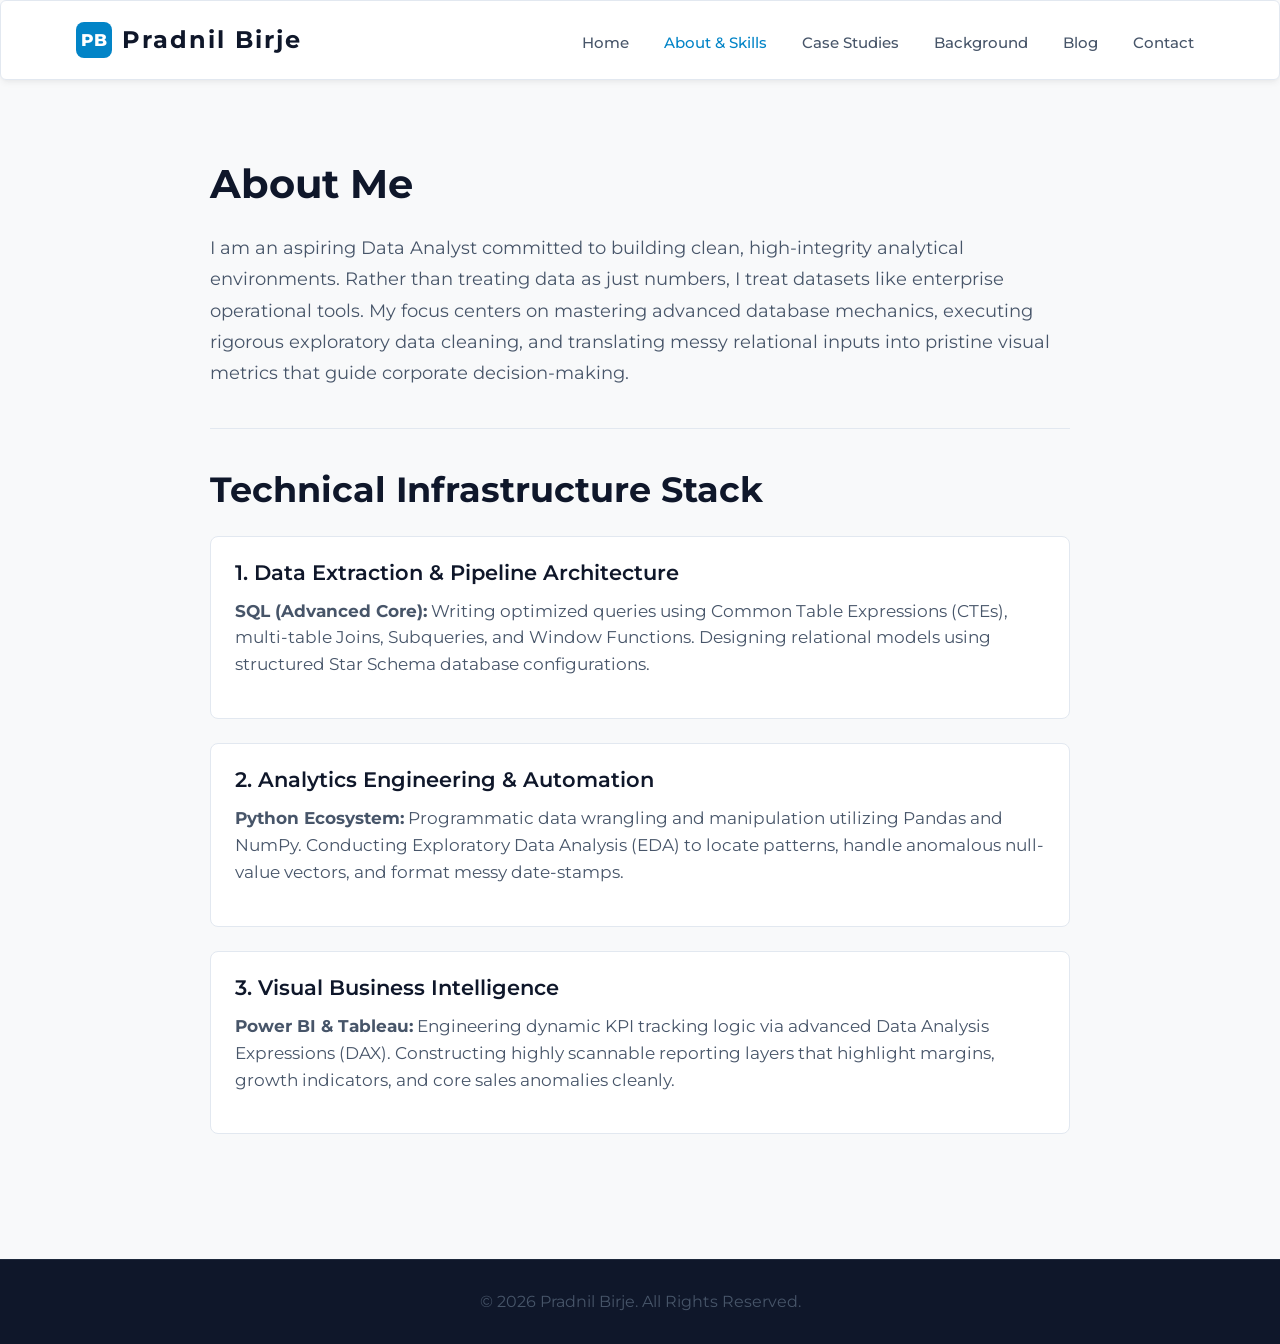
==== commit c50af138: "Deploy harrison-style corporate blue square PB brand emblem to navbar layout" ====
--- a/about.html
+++ b/about.html
@@ -1,27 +1,64 @@
 <!DOCTYPE html>
 <html lang="en">
-<head>
-    <meta charset="UTF-8">
-    <meta name="viewport" content="width=device-width, initial-scale=1.0">
-    <title>Pradnil Birje | About & Skills</title>
-    <link rel="stylesheet" href="css/style.css">
-</head>
-<body>
+    <head>
+        <meta charset="utf-8">
+        <title>Pradnil Birje | Data Analyst Portfolio</title>
+        <meta content="width=device-width, initial-scale=1.0" name="viewport">
+        <meta name="keywords" content="Data Analyst, Power BI, Python, SQL, Tableau, Data Visualization, Portfolio">
+        <meta name="description" content="Explore Pradnil Birje’s Data Analyst Portfolio — featuring projects in Power BI, Python, SQL, and Tableau.">
 
-    <!-- NAV BAR: HEADER -->
-    <div class="navbar navbar-expand-lg bg-light navbar-light">
-        <div class="container-fluid">
-            <a href="index.html" class="navbar-brand">Pradnil Birje</a>
-            <div class="navbar-nav ml-auto">
-                <a href="index.html" class="nav-item nav-link">Home</a>
-                <a href="about.html" class="nav-item nav-link active">About & Skills</a>
-                <a href="portfolio.html" class="nav-item nav-link">Case Studies</a>
-                <a href="experience.html" class="nav-item nav-link">Background</a>
-                <a href="blog.html" class="nav-item nav-link">Blog</a>
-                <a href="contact.html" class="nav-item nav-link">Contact</a>
+        <!-- Favicon -->
+        <link href="stock-footage-circle-loading-animation-with-transparent-background-circle-loading-icon-circle-loading-with" rel="icon" type="image/jpeg">
+        
+
+
+        <!-- Google Font -->
+        <link href="https://fonts.googleapis.com/css2?family=Montserrat:wght@300;400;500;600;700&display=swap" rel="stylesheet">
+
+        <!-- CSS Libraries -->
+        <link href="https://stackpath.bootstrapcdn.com/bootstrap/4.4.1/css/bootstrap.min.css" rel="stylesheet">
+        <link rel="stylesheet" href="https://cdnjs.cloudflare.com/ajax/libs/font-awesome/6.5.0/css/all.min.css">
+        <link href="lib/animate/animate.min.css" rel="stylesheet">
+        <link href="lib/owlcarousel/assets/owl.carousel.min.css" rel="stylesheet">
+        <link href="lib/lightbox/css/lightbox.min.css" rel="stylesheet">
+
+        <!-- Template Stylesheet -->
+        <link href="css/style.css" rel="stylesheet">
+    </head>
+
+    <body>
+    
+        <!-- Nav Bar Start -->
+        <!-- RESPONSIVE PROFESSIONAL NAVBAR -->
+        <nav class="navbar navbar-expand-md navbar-light bg-white sticky-top">
+            <div class="container-fluid">
+                <!-- HARRISON BLUE SQUARE INITIAL EMBLEM EMBED -->
+                <a class="navbar-brand d-flex align-items-center" href="index.html" style="font-weight: 700; font-size: 1.5rem; color: #0F172A; gap: 10px;">
+                    <span class="brand-square-logo">PB</span>
+                    <span>Pradnil Birje</span>
+                </a>
+                <!-- Logo / Brand Name -->
+                <!-- <a class="navbar-brand" href="index.html" style="font-weight: 700; font-size: 1.5rem; color: #0F172A;">Pradnil Birje</a> -->
+        
+                <!-- Mobile Hamburger Button -->
+                <button class="navbar-toggler" type="button" data-toggle="collapse" data-target="#navbarMobileMenu" aria-controls="navbarMobileMenu" aria-expanded="false" aria-label="Toggle navigation" style="border: none; padding: 4px;">
+                    <span class="navbar-toggler-icon"></span>
+                </button>
+
+                <!-- The Menu Links Links Container -->
+                <div class="collapse navbar-collapse" id="navbarMobileMenu">
+                    <div class="navbar-nav ml-auto" style="gap: 15px; padding-top: 5px;">
+                        <a href="index.html" class="nav-item nav-link">Home</a>
+                        <a href="about.html" class="nav-item nav-link active">About & Skills</a>
+                        <a href="portfolio.html" class="nav-item nav-link">Case Studies</a>
+                        <a href="experience.html" class="nav-item nav-link">Background</a>
+                        <a href="blog.html" class="nav-item nav-link">Blog</a>
+                        <a href="contact.html" class="nav-item nav-link">Contact</a>
             </div>
         </div>
     </div>
+</nav>
+        <!-- Nav Bar End -->
 
     <!-- MAIN BODY: ABOUT SUMMARY -->
     <!-- MAIN BODY: ABOUT SUMMARY -->
--- a/css/style.css
+++ b/css/style.css
@@ -2172,4 +2172,130 @@
 /* DAX HIGHLIGHTER ADDITIONS */
 .token-string { color: #A5F3FC; } /* Clean cyan color rule for DAX table references */
 
-
+/* ===== MOBILE CORES BREAKPOINT CORRECTIONS ===== */
+
+@media (max-width: 768px) {
+    /* 1. RESTORE TERMINAL VISIBILITY ON MOBILE */
+    .hero-visual-container {
+        display: block !important; /* Forces the box to be visible on phone layouts */
+        width: 100% !important;
+        margin-top: 40px !important; /* Adds clean breathing space below your Resume buttons */
+        padding: 0 15px !important;
+    }
+
+    .analytics-terminal-box {
+        max-width: 100% !important; /* Lets the terminal fit full-width on phone screens */
+        margin-left: 0 !important;
+    }
+    
+    .metric-value {
+        font-size: 1.35rem !important; /* Scales down metric font size for phone displays */
+    }
+
+    /* 2. FORCE HAMBURGER ICON BUTTON LINES TO BLACK */
+    .navbar-toggler {
+        border: 1px solid #0F172A !important; /* Dark corporate outline button */
+        background-color: transparent !important;
+    }
+
+    /* Forces the native three lines inside the icon to turn sharp corporate slate black */
+    .navbar-toggler-icon {
+        background-image: url("data:image/svg+xml;charset=utf8,%3Csvg viewBox='0 0 30 30' xmlns='http://w3.org stroke='rgba(15, 23, 42, 1)' stroke-width='2' stroke-linecap='round' stroke-miterlimit='10' d='M4 7h22M4 15h22M4 23h22'/%3E%3C/svg%3E") !important;
+    }
+}
+
+/* ===== STACKED PURE CSS 3-HORIZONTAL-LINE HAMBURGER RESCUE ===== */
+@media (max-width: 768px) {
+    /* Formats your outer corporate black button box frame */
+    .navbar-toggler {
+        border: 2px solid #0F172A !important; 
+        background-color: transparent !important;
+        padding: 8px 10px !important;
+        border-radius: 6px !important;
+        display: flex !important;
+        align-items: center !important;
+        justify-content: center !important;
+        height: 36px !important;
+        width: 44px !important;
+    }
+
+    /* Target the inner icon to construct your 3 solid lines manually */
+    .navbar-toggler-icon {
+        background-image: none !important; /* Completely wipes out the broken template image background link */
+        width: 22px !important;
+        height: 2px !important; /* This acts as your MIDDLE horizontal line */
+        background-color: #0F172A !important; 
+        display: block !important;
+        position: relative !important;
+    }
+
+    /* Draws your TOP horizontal line */
+    .navbar-toggler-icon::before {
+        content: "" !important;
+        position: absolute !important;
+        top: -7px !important; /* Spaces line perfectly upward */
+        left: 0 !important;
+        width: 22px !important;
+        height: 2px !important;
+        background-color: #0F172A !important;
+        display: block !important;
+    }
+
+    /* Draws your BOTTOM horizontal line */
+    .navbar-toggler-icon::after {
+        content: "" !important;
+        position: absolute !important;
+        bottom: -7px !important; /* Spaces line perfectly downward */
+        left: 0 !important;
+        width: 22px !important;
+        height: 2px !important;
+        background-color: #0F172A !important;
+        display: block !important;
+    }
+}
+
+/* ===== MOBILE TERMINAL OVERFLOW COMPRESSION ===== */
+@media (max-width: 768px) {
+    /* Forces the text lines and code string variables to wrap naturally within small screens */
+    .terminal-title,
+    .code-line,
+    .analytics-terminal-box p {
+        word-break: break-all !important;
+        white-space: normal !important;
+        font-size: 0.8rem !important; /* Dynamically scales the code text down for better phone scanning */
+    }
+
+    /* Adjusts code spacing so it stays completely tucked inside your terminal box margins */
+    .analytics-terminal-box {
+        padding: 12px !important;
+        overflow: hidden !important;
+    }
+}
+
+/* ===== HARRISON-STYLE NAV BAR INITIALS EMBLEM ===== */
+.brand-square-logo {
+    background-color: #0284C7 !important; /* Perfect solid corporate blue square backdrop */
+    color: #FFFFFF !important;            /* Crisp visible white initials text */
+    font-size: 1.05rem !important;
+    font-weight: 800 !important;          /* Bold typography presence */
+    font-family: 'Montserrat', sans-serif !important;
+    display: inline-flex !important;
+    align-items: center !important;
+    justify-content: center !important;
+    width: 36px !important;               /* Uniform square dimensions tracking height coordinates */
+    height: 36px !important;
+    border-radius: 8px !important;        /* Clean, subtle architectural corner smoothing curve radius */
+    text-transform: uppercase !important;
+    letter-spacing: 0px !important;
+    flex-shrink: 0 !important;            /* Prevents the block square element from warping or squeezing */
+}
+
+/* Micro alignment check configuration adjustments for mobile smartphone screens */
+@media (max-width: 768px) {
+    .brand-square-logo {
+        width: 32px !important;
+        height: 32px !important;
+        font-size: 0.95rem !important;
+        border-radius: 6px !important;
+    }
+}
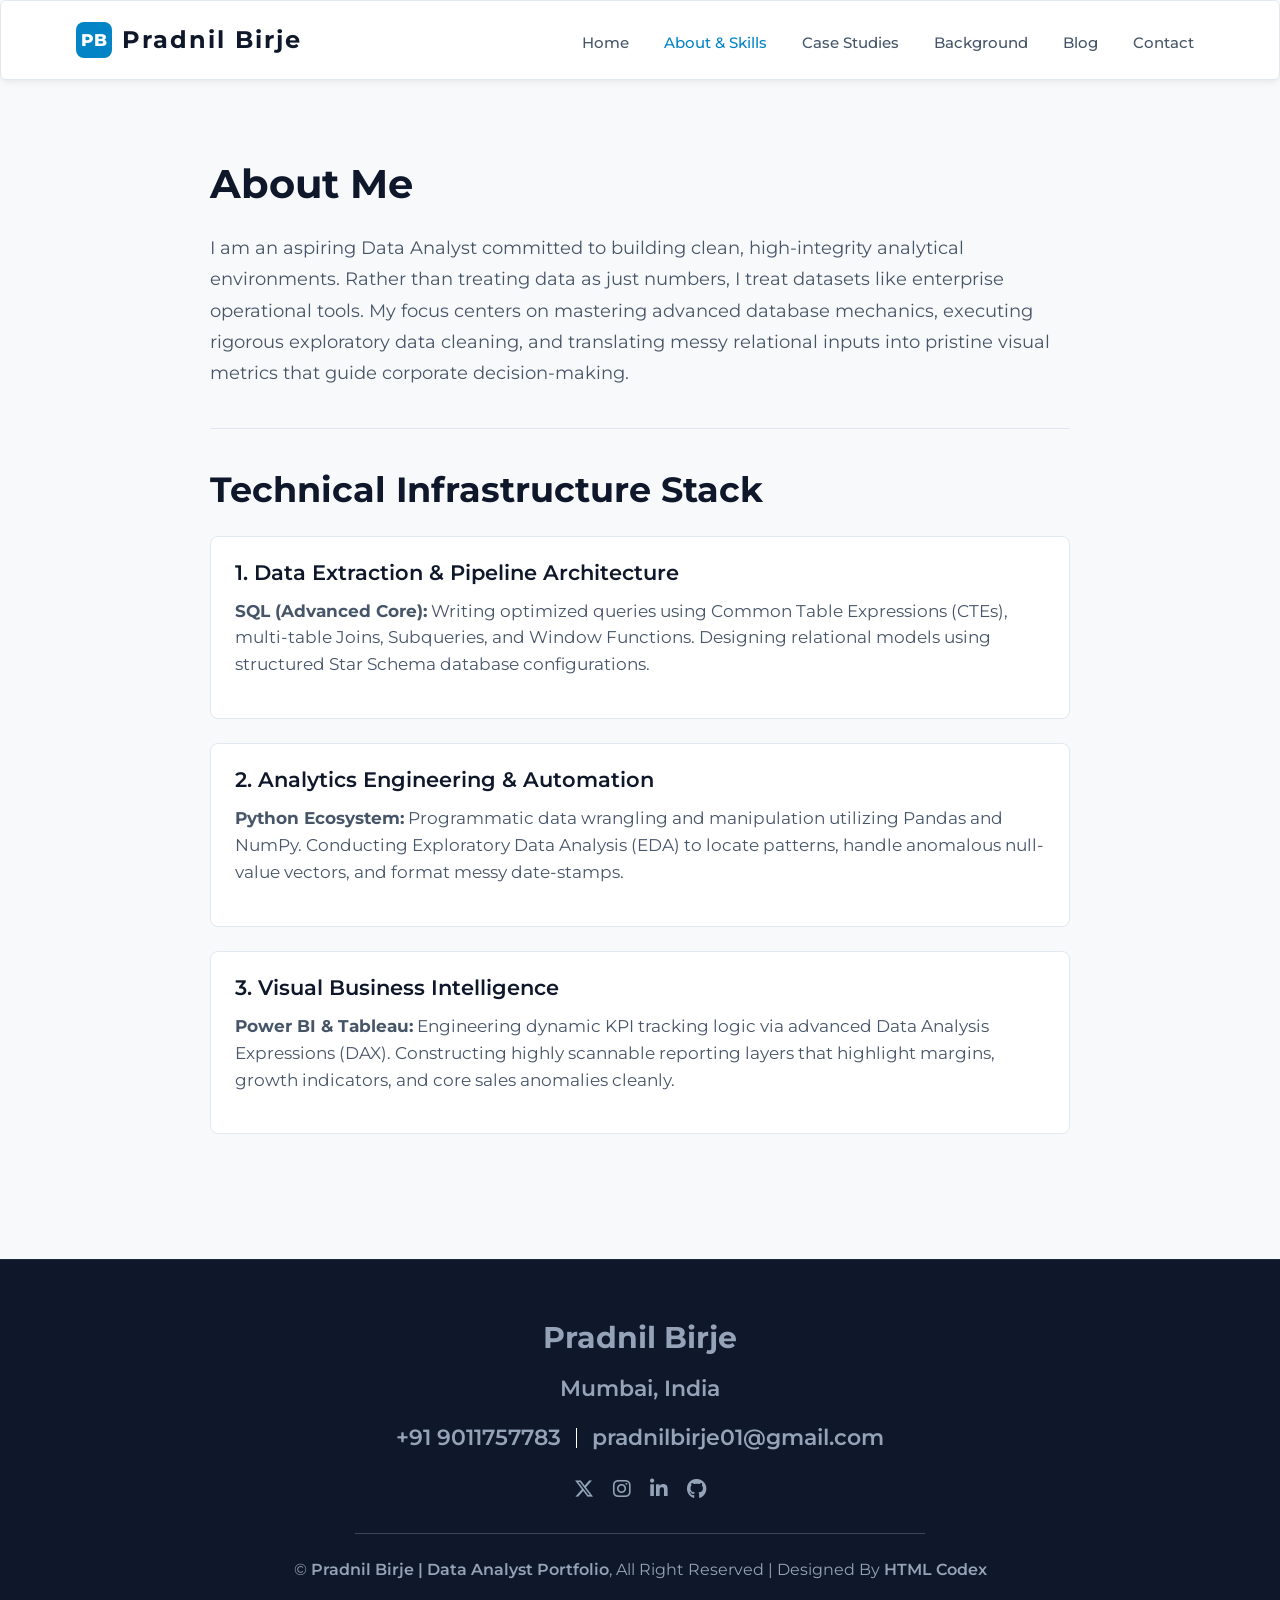
==== commit e497f9bd: "Added footer section in about and make sequence of section in navbar" ====
--- a/about.html
+++ b/about.html
@@ -8,8 +8,10 @@
         <meta name="description" content="Explore Pradnil Birje’s Data Analyst Portfolio — featuring projects in Power BI, Python, SQL, and Tableau.">
 
         <!-- Favicon -->
-        <link href="stock-footage-circle-loading-animation-with-transparent-background-circle-loading-icon-circle-loading-with" rel="icon" type="image/jpeg">
-        
+        <!-- PRADNIL BIRJE BRAND FAVICON SUITE -->
+        <link rel="apple-touch-icon" sizes="180x180" href="img/apple-touch-icon.png">
+        <link rel="icon" type="image/png" sizes="32x32" href="img/favicon-32x32.png">
+        <link rel="icon" type="image/png" sizes="16x16" href="img/favicon-16x16.png">
 
 
         <!-- Google Font -->
@@ -104,10 +106,30 @@
         </div>
     </section>
 
-    <!-- FOOTER -->
-    <div class="footer" style="padding: 30px 0; background: #0F172A; text-align: center; border-top: 1px solid #1E293B;">
-        <p style="color: #94A3B8; margin: 0;">© 2026 Pradnil Birje. All Rights Reserved.</p>
-    </div>
-
-</body>
-</html>
+    <!-- Footer Start -->
+        <div class="footer wow fadeIn" data-wow-delay="0.3s">
+            <div class="container-fluid">
+                <div class="container">
+                    <div class="footer-info">
+                        <h2>Pradnil Birje</h2>
+                        <h3>Mumbai, India</h3>
+                        <div class="footer-menu">
+                            <p>+91 9011757783</p>
+                            <p>pradnilbirje01@gmail.com</p>
+                        </div>
+                        <div class="footer-social">
+                            <a href="https://x.com/PradnilB"><i class="fab fa-x-twitter"></i></a>
+<!--                             <a href=""><i class="fab fa-facebook-f"></i></a>
+                            <a href=""><i class="fab fa-youtube"></i></a> -->
+                            <a href="https://www.instagram.com/___pradnil___/"><i class="fab fa-instagram"></i></a>
+                            <a href="https://www.linkedin.com/in/pradnilbirje24/"><i class="fab fa-linkedin-in"></i></a>
+                            <a href="https://github.com/PradnilBirje" target="_blank"><i class="fab fa-github"></i></a>
+                        </div>
+                    </div>
+                </div>
+                <div class="container copyright">
+                    <p>&copy; <a href="#">Pradnil Birje | Data Analyst Portfolio</a>, All Right Reserved | Designed By <a href="https://htmlcodex.com">HTML Codex</a></p>
+                </div>
+            </div>
+        </div>
+        <!-- Footer End -->
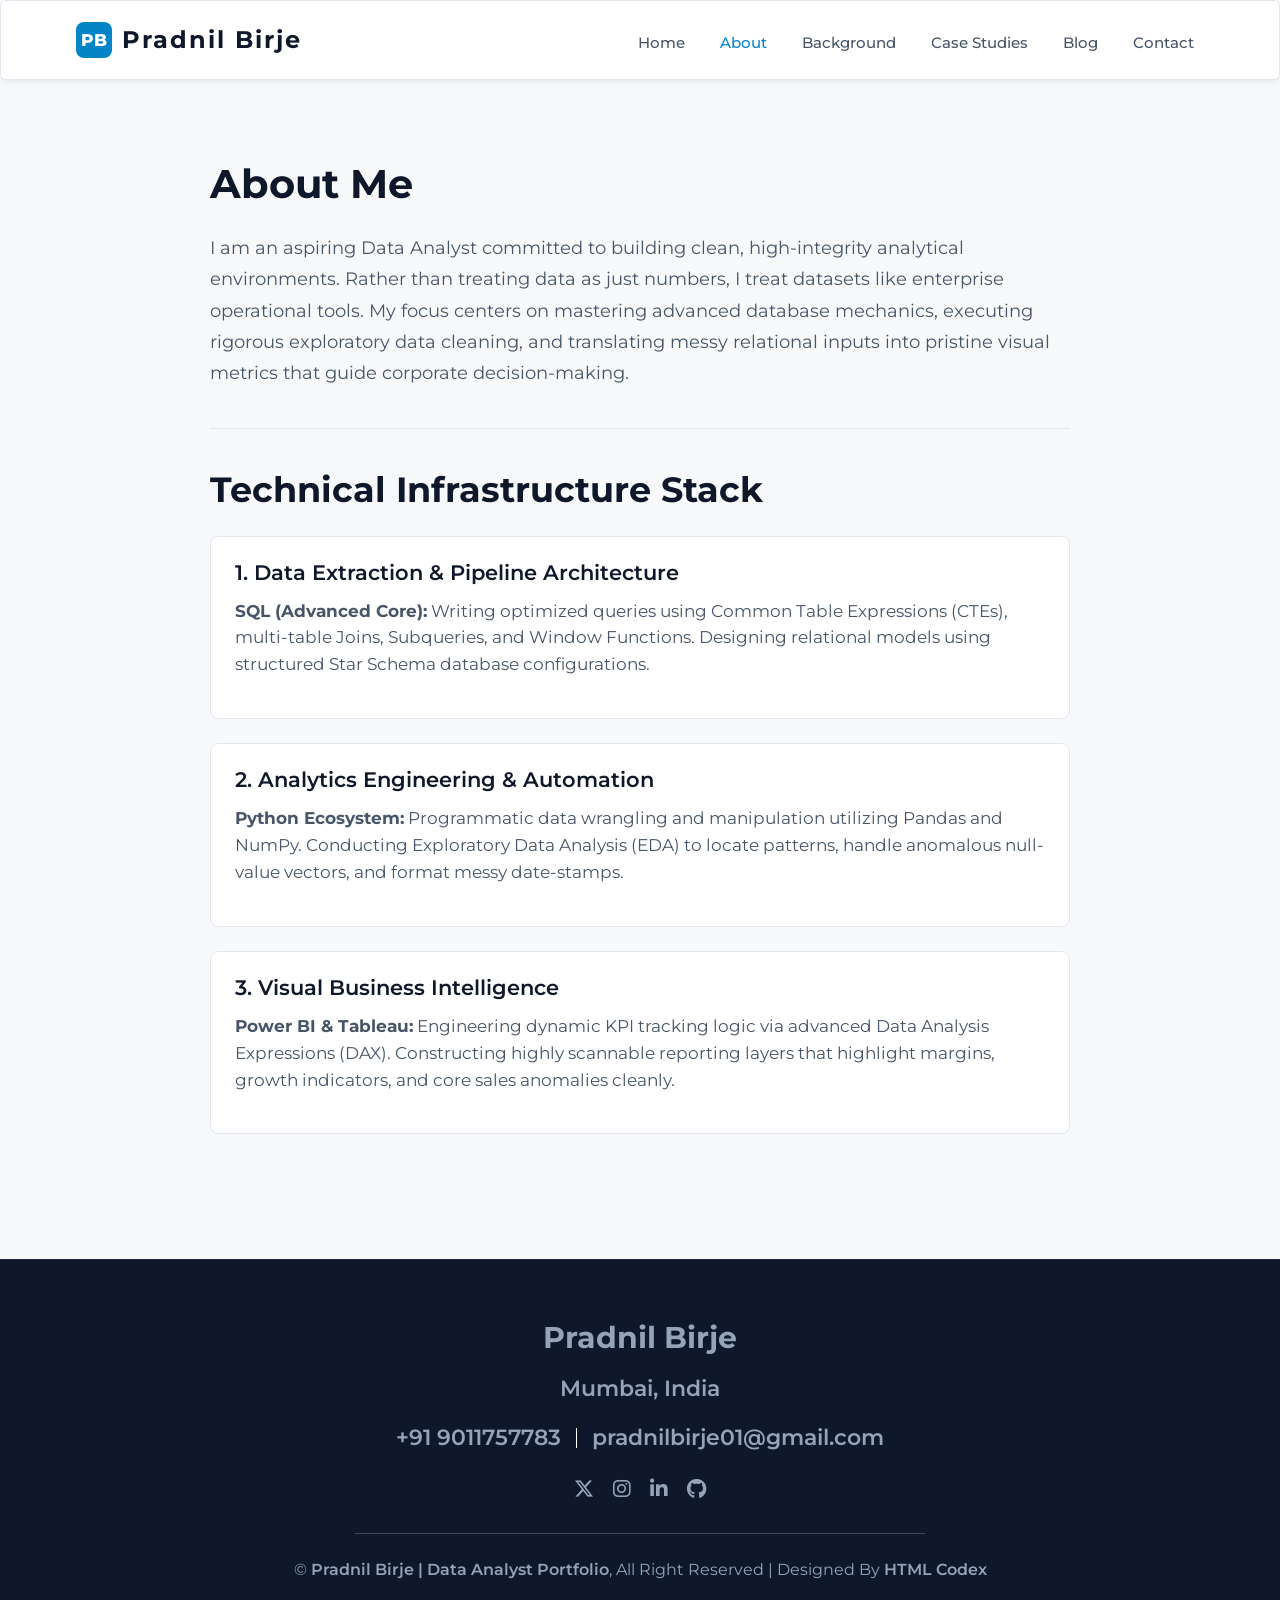
==== commit 4cc9a92e: "Arrange the sequence of sections" ====
--- a/about.html
+++ b/about.html
@@ -51,9 +51,9 @@
                 <div class="collapse navbar-collapse" id="navbarMobileMenu">
                     <div class="navbar-nav ml-auto" style="gap: 15px; padding-top: 5px;">
                         <a href="index.html" class="nav-item nav-link">Home</a>
-                        <a href="about.html" class="nav-item nav-link active">About & Skills</a>
+                        <a href="about.html" class="nav-item nav-link active">About</a>
+                        <a href="experience.html" class="nav-item nav-link">Background</a>
                         <a href="portfolio.html" class="nav-item nav-link">Case Studies</a>
-                        <a href="experience.html" class="nav-item nav-link">Background</a>
                         <a href="blog.html" class="nav-item nav-link">Blog</a>
                         <a href="contact.html" class="nav-item nav-link">Contact</a>
             </div>
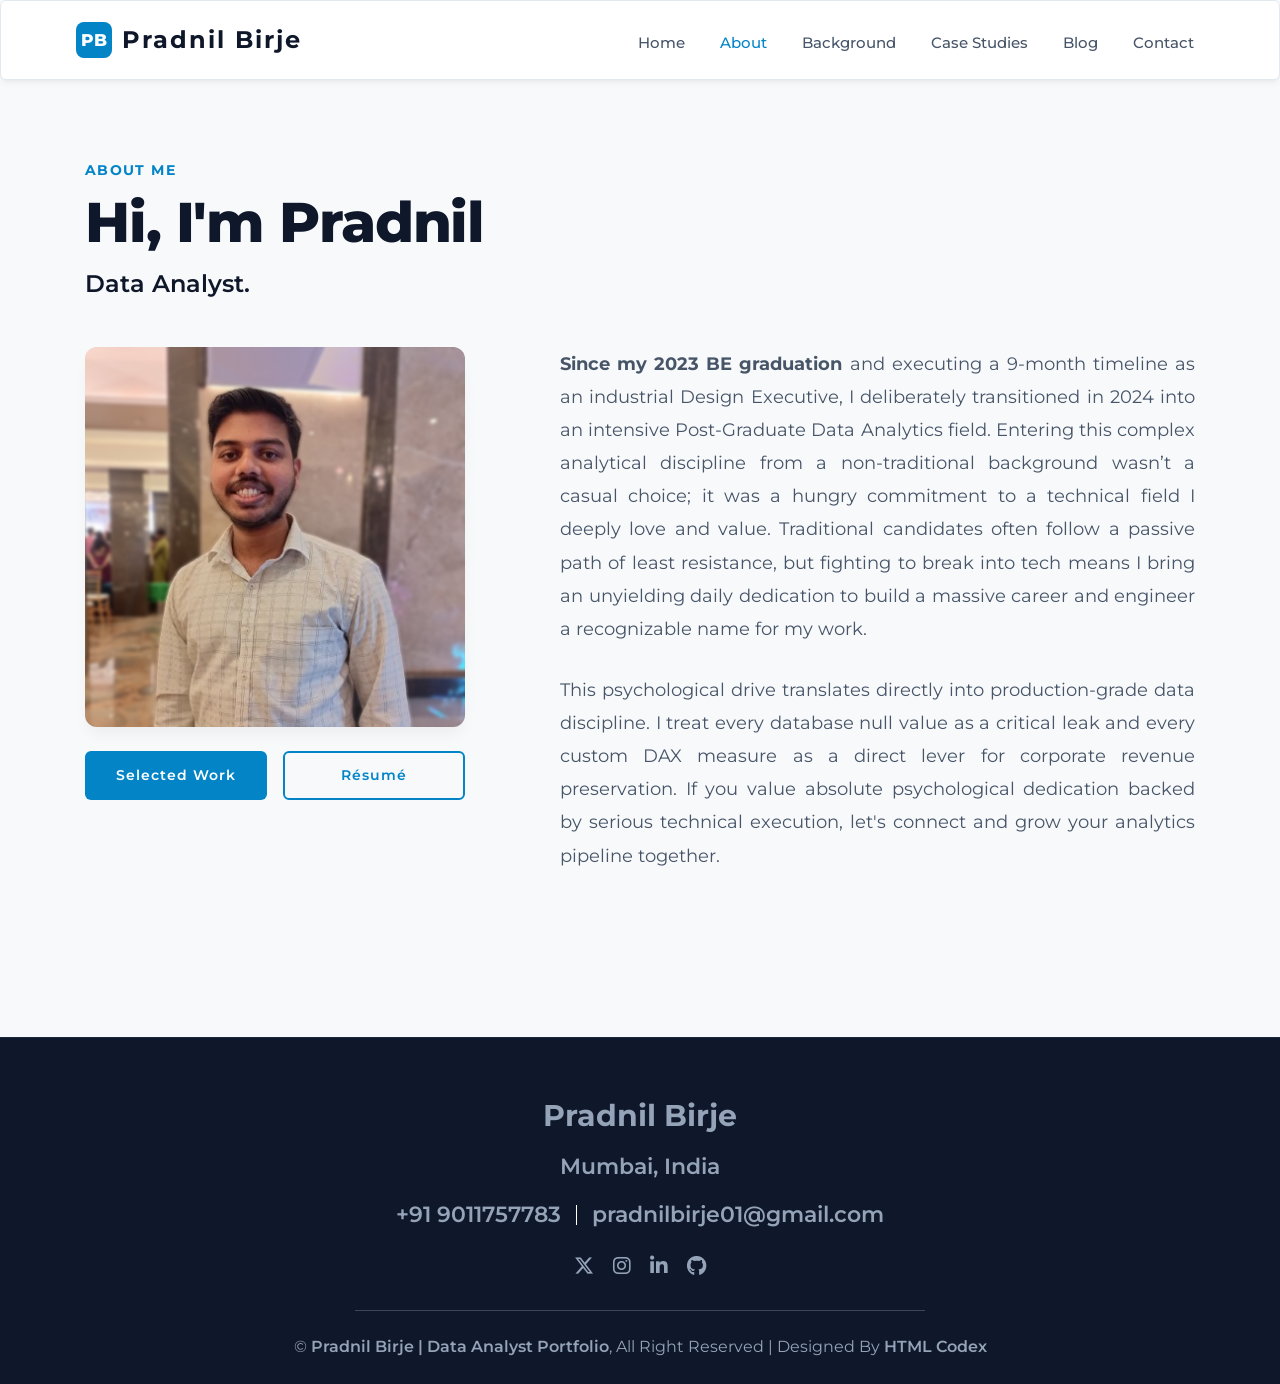
==== commit 6834d233: "updated about me section" ====
--- a/about.html
+++ b/about.html
@@ -62,49 +62,58 @@
 </nav>
         <!-- Nav Bar End -->
 
-    <!-- MAIN BODY: ABOUT SUMMARY -->
-    <!-- MAIN BODY: ABOUT SUMMARY -->
-        <section class="about-page-section" style="padding: 80px 0; background: #F8F9FA;">
-            <div class="container" style="max-width: 900px; margin: 0 auto; padding: 0 20px;">
-                <h2 style="font-size: 2.5rem; color: #0F172A; margin-bottom: 24px; font-weight: 700;">About Me</h2>
-                <p style="font-size: 1.15rem; line-height: 1.7; color: #475569; margin-bottom: 40px;">
-                    I am an aspiring Data Analyst committed to building clean, high-integrity analytical environments. 
-                    Rather than treating data as just numbers, I treat datasets like enterprise operational tools. 
-                    My focus centers on mastering advanced database mechanics, executing rigorous exploratory data cleaning, 
-                    and translating messy relational inputs into pristine visual metrics that guide corporate decision-making.
-            </p>
+    <!-- HARRISON STYLE NARRATIVE CONTAINER -->
+    <main class="about-container" style="padding: 80px 0; background: #F8F9FA;">
+        <div class="container" style="max-width: 1140px; margin: 0 auto;">
+            
+            <span style="color: #0284C7; font-weight: 700; font-size: 0.85rem; letter-spacing: 0.1em; text-transform: uppercase; display: block; margin-bottom: 12px;">About Me</span>
+            <h1 style="font-size: 3.5rem; font-weight: 800; color: #0F172A; line-height: 1.1; margin-bottom: 16px; letter-spacing: -0.02em;">Hi, I'm Pradnil</h1>
+            <h2 style="font-size: 1.5rem; font-weight: 600; color: #475569; margin-bottom: 48px;">Data Analyst.</h2>
 
-            <hr style="border: 0; border-top: 1px solid #E2E8F0; margin-bottom: 40px;">
+            <div class="row align-items-start">
+                
+                <!-- LEFT SIDE COLUMN: Image Cutout & Action Buttons (40% Width) -->
+                <div class="col-md-5 text-center text-md-left style-left-column" style="margin-bottom: 40px;">
+                    <div style="background: #E2E8F0; width: 100%; max-width: 380px; height: 380px; border-radius: 12px; overflow: hidden; margin-bottom: 24px; box-shadow: 0 10px 15px -3px rgba(0,0,0,0.05);">
+                        <!-- Placeholder for your professional profile headshot picture -->
+                        <img src="img/IMG_20241110_180227-removebg-preview-1.png" alt="Pradnil Birje" style="width: 100%; height: 100%; object-fit: cover;">
+                    </div>
+                    <div class="about-action-btns" style="display: flex; gap: 16px; max-width: 380px;">
+                        <a href="portfolio.html" class="btn" style="flex: 1; background: #0284C7 !important; color: #FFFFFF !important; font-weight: 600; padding: 12px; border-radius: 6px; text-align: center;">Selected Work</a>
+                        <a href="resume/Pradnil_Birje_Data_Analyst_Resume.pdf" target="_blank" class="btn" style="flex: 1; background: transparent !important; color: #0284C7 !important; border: 2px solid #0284C7 !important; font-weight: 600; padding: 12px; border-radius: 6px; text-align: center;">Résumé</a>
+                    </div>
+                </div>
 
-            <!-- TECHNICAL STACK MAP -->
-            <h2 style="font-size: 2.2rem; color: #0F172A; margin-bottom: 24px; font-weight: 700;">Technical Infrastructure Stack</h2>
-            
-            <div class="skills-container" style="display: grid; grid-template-columns: 1fr; gap: 24px;">
-                
-                <div class="skill-group-card" style="background: #FFFFFF; padding: 24px; border: 1px solid #E2E8F0; border-radius: 8px;">
-                        <h3 style="color: #0284C7; font-size: 1.3rem; margin-bottom: 12px; font-weight: 600;">1. Data Extraction & Pipeline Architecture</h3>
-                        <p style="color: #334155; font-size: 1.05rem; line-height: 1.6;">
-                            <strong>SQL (Advanced Core):</strong> Writing optimized queries using Common Table Expressions (CTEs), multi-table Joins, Subqueries, and Window Functions. Designing relational models using structured Star Schema database configurations.
-                        </p>
-                    </div>
+                <!-- HARRISON NARRATIVE SYSTEM: THE 2-PARAGRAPH CORE INTERFACE -->
+                <div class="col-md-7 style-right-column" style="font-size: 1.15rem; line-height: 1.8; color: #334155; font-family: 'Montserrat', sans-serif;">
+    
+                    <!-- PARAGRAPH 1: THE HOOK, THE PIVOT, AND THE VALUE MULTIPLIER -->
+                    <p style="margin-bottom: 28px; text-align: justify;">
+                        <strong>Since my 2023 BE graduation</strong> and executing a 9-month timeline as an industrial Design Executive, I deliberately transitioned in 2024 into an intensive Post-Graduate Data Analytics field.
+                        Entering this complex analytical discipline from a non-traditional background wasn’t a casual choice; it was a hungry commitment to a technical field I deeply love and value. 
+                        
+                        Traditional candidates often follow a passive path of least resistance, but fighting to break into tech means I bring an unyielding daily dedication to build a massive career and engineer a recognizable name for my work.
+                </p>
 
-                <div class="skill-group-card" style="background: #FFFFFF; padding: 24px; border: 1px solid #E2E8F0; border-radius: 8px;">
-                        <h3 style="color: #0284C7; font-size: 1.3rem; margin-bottom: 12px; font-weight: 600;">2. Analytics Engineering & Automation</h3>
-                        <p style="color: #334155; font-size: 1.05rem; line-height: 1.6;">
-                            <strong>Python Ecosystem:</strong> Programmatic data wrangling and manipulation utilizing Pandas and NumPy. Conducting Exploratory Data Analysis (EDA) to locate patterns, handle anomalous null-value vectors, and format messy date-stamps.
-                        </p>
-                    </div>
-
-                <div class="skill-group-card" style="background: #FFFFFF; padding: 24px; border: 1px solid #E2E8F0; border-radius: 8px;">
-                        <h3 style="color: #0284C7; font-size: 1.3rem; margin-bottom: 12px; font-weight: 600;">3. Visual Business Intelligence</h3>
-                        <p style="color: #334155; font-size: 1.05rem; line-height: 1.6;">
-                            <strong>Power BI & Tableau:</strong> Engineering dynamic KPI tracking logic via advanced Data Analysis Expressions (DAX). Constructing highly scannable reporting layers that highlight margins, growth indicators, and core sales anomalies cleanly.
-                        </p>
-                    </div>
+                    <!-- PARAGRAPH 2: THE METRIC PROOF, THE PSYCHOLOGICAL GRIP, AND THE CALL TO ACTION -->
+                    <p style="margin-bottom: 40px; text-align: justify;">
+                        This psychological drive translates directly into production-grade data discipline.  
+                        I treat every database null value as a critical leak and every custom DAX measure as a direct lever for corporate revenue preservation. 
+                        If you value absolute psychological dedication backed by serious technical execution, let's connect and grow your analytics pipeline together.
+                </p>
 
             </div>
-        </div>
-    </section>
+
+
+            <!-- SEPARATOR LINE BEFORE WE ADD THE SKILLS GRID LAYER -->
+            <hr style="border: 0; border-top: 1px solid #E2E8F0; margin: 60px 0 40px 0;">
+
+            <!-- WE WILL EMBED YOUR PIPELINE SKILLS GRID DIRECTLY RIGHT HERE NEXT -->
+
+        </div> <!-- Closes container -->
+    </main>
+
+    
 
     <!-- Footer Start -->
         <div class="footer wow fadeIn" data-wow-delay="0.3s">
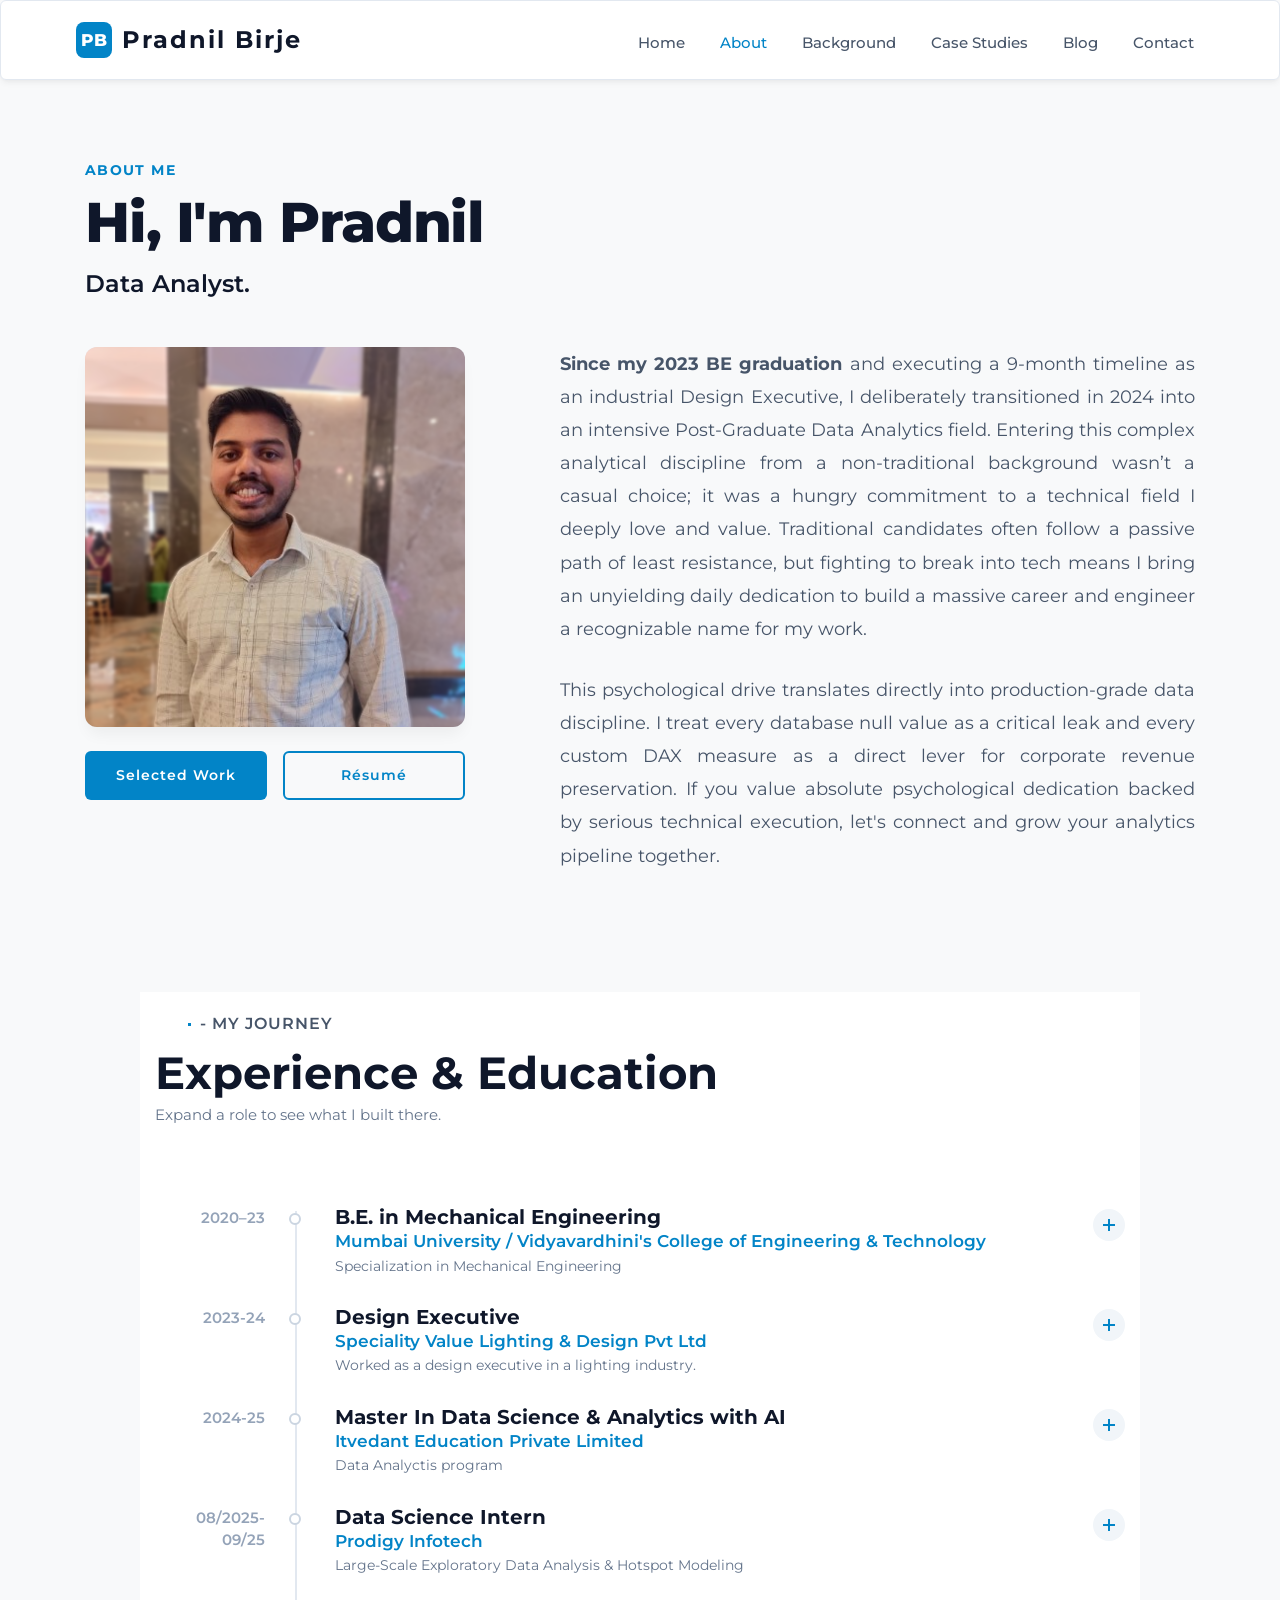
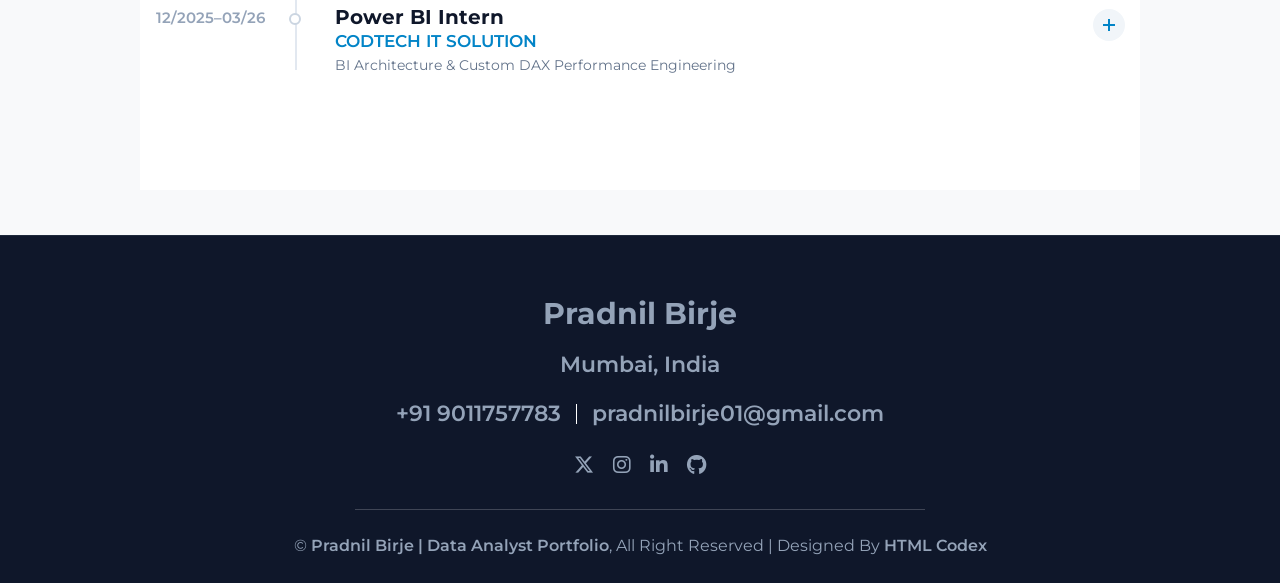
==== commit ba718878: "optimized Education and experience section" ====
--- a/about.html
+++ b/about.html
@@ -113,6 +113,160 @@
         </div> <!-- Closes container -->
     </main>
 
+<!-- Modern Interactive Left-Aligned Timeline Section Start -->
+<div class="corporate-timeline-section" id="journey">
+    <div class="container-fluid">
+        <!-- Section Subtitle Header -->
+        <div class="section-header">
+            <p> - My Journey</p>
+            <h2>Experience & Education</h2>
+            <small class="text-muted d-block mt-1">Expand a role to see what I built there.</small>
+        </div>
+
+        <!-- Timeline Master Track -->
+        <div class="harrison-timeline-track">
+            
+            <!-- Item 1: Your Degree -->
+            <div class="timeline-node-item">
+                <div class="node-year-col">2020–23</div>
+                <div class="node-marker-col">
+                    <div class="timeline-dot-indicator"></div>
+                </div>
+                <div class="node-content-col">
+                    <!-- Native HTML Accordion Wrapper -->
+                    <details class="timeline-accordion">
+                        <summary class="accordion-trigger">
+                            <div class="trigger-heading-group">
+                                <h3>B.E. in Mechanical Engineering</h3>
+                                <h4>Mumbai University / Vidyavardhini's College of Engineering & Technology</h4>
+                                <p class="node-meta">Specialization in Mechanical Engineering</p>
+                            </div>
+                            <!-- Interactive Plus Custom Icon Indicator -->
+                            <div class="accordion-plus-icon"></div>
+                        </summary>
+                        
+                        <!-- Collapsible Body Panel Content Area -->
+                        <div class="accordion-body-content">
+                            <p class="node-desc">
+                                8.26 CGPA.
+                            </p>
+                        </div>
+                    </details>
+                </div>
+            </div>
+
+            <!-- Item 2: Internship 1 -->
+            <div class="timeline-node-item">
+                <div class="node-year-col">2023-24</div>
+                <div class="node-marker-col">
+                    <div class="timeline-dot-indicator"></div>
+                </div>
+                <div class="node-content-col">
+                    <details class="timeline-accordion">
+                        <summary class="accordion-trigger">
+                            <div class="trigger-heading-group">
+                                <h3>Design Executive<h3>
+                                <h4>Speciality Value Lighting & Design Pvt Ltd</h4>
+                                <p class="node-meta">Worked as a design executive in a lighting industry.</p>
+                            </div>
+                            <div class="accordion-plus-icon"></div>
+                        </summary>
+                        
+                        <div class="accordion-body-content">
+                            <p class="node-desc">
+                                Executed full-cycle lighting designs from ideation to completion, adhering to industry 
+                                standards & client expectations, resulting in a 25% boost in project approval rates and securing 
+                                repeat business.
+                            </p>
+                        </div>
+                    </details>
+                </div>
+            </div>
+
+            <!-- Item 2: Internship 1 -->
+            <div class="timeline-node-item">
+                <div class="node-year-col">2024-25</div>
+                <div class="node-marker-col">
+                    <div class="timeline-dot-indicator"></div>
+                </div>
+                <div class="node-content-col">
+                    <details class="timeline-accordion">
+                        <summary class="accordion-trigger">
+                            <div class="trigger-heading-group">
+                                <h3>Master In Data Science & Analytics with AI<h3>
+                                <h4>Itvedant Education Private Limited</h4>
+                                <p class="node-meta">Data Analyctis program</p>
+                            </div>
+                            <div class="accordion-plus-icon"></div>
+                        </summary>
+                        
+                        <div class="accordion-body-content">
+                            <p class="node-desc">
+                                A comprehensive post-graduate program focused on developing hands-on skills in data analytics, visualization, and AI-driven insights using industry-leading tools and platforms.
+                            </p>
+                        </div>
+                    </details>
+                </div>
+            </div>
+
+            <!-- Item 2: Internship 1 -->
+            <div class="timeline-node-item">
+                <div class="node-year-col">08/2025-09/25</div>
+                <div class="node-marker-col">
+                    <div class="timeline-dot-indicator"></div>
+                </div>
+                <div class="node-content-col">
+                    <details class="timeline-accordion">
+                        <summary class="accordion-trigger">
+                            <div class="trigger-heading-group">
+                                <h3>Data Science Intern<h3>
+                                <h4>Prodigy Infotech</h4>
+                                <p class="node-meta">Large-Scale Exploratory Data Analysis & Hotspot Modeling</p>
+                            </div>
+                            <div class="accordion-plus-icon"></div>
+                        </summary>
+                        
+                        <div class="accordion-body-content">
+                            <p class="node-desc">
+                                Analyzed large-scale real-world datasets, including a 3GB traffic safety infrastructure database with over 7.7M records. Utilized Python (Pandas, NumPy) to clean raw parameters, perform exploratory analysis, and isolate critical high-risk hot spots.
+                            </p>
+                        </div>
+                    </details>
+                </div>
+            </div>
+
+
+            <!-- Item 3: Internship 2 / Freelance -->
+            <div class="timeline-node-item">
+                <div class="node-year-col">12/2025–03/26</div>
+                <div class="node-marker-col">
+                    <div class="timeline-dot-indicator"></div>
+                </div>
+                <div class="node-content-col">
+                    <details class="timeline-accordion">
+                        <summary class="accordion-trigger">
+                            <div class="trigger-heading-group">
+                                <h3>Power BI Intern </h3>
+                                <h4>CODTECH IT SOLUTION</h4>
+                                <p class="node-meta">BI Architecture & Custom DAX Performance Engineering</p>
+                            </div>
+                            <div class="accordion-plus-icon"></div>
+                        </summary>
+                        
+                        <div class="accordion-body-content">
+                            <p class="node-desc">
+                                Engineered end-to-end data manipulation scripts using SQL and Python. Built comprehensive Power BI dashboards, authoring optimized custom DAX calculations to evaluate complex operational and transactional business metrics cleanly.
+                            </p>
+                        </div>
+                    </details>
+                </div>
+            </div>
+
+        </div>
+    </div>
+</div>
+<!-- Modern Interactive Left-Aligned Timeline Section End -->
+
     
 
     <!-- Footer Start -->
--- a/css/style.css
+++ b/css/style.css
@@ -2299,3 +2299,560 @@
         border-radius: 6px !important;
     }
 }
+
+/* ===== HIGH-CONTRAST TERMINAL TYPOGRAPHY POLISH ===== */
+
+.flow-node {
+    border: 1px solid #1E293B !important;
+    background: #090D16 !important; /* Slightly darker default layer for rich depth perception */
+    opacity: 0.65 !important;       /* INCREASES VISIBILITY: Keeps inactive words easily readable */
+    transition: all 0.4s ease-in-out !important;
+}
+
+/* Inactive Text Elements Styling - Readable Slate */
+.flow-node .node-step {
+    color: #475569 !important; /* Muted corporate blue-slate for standby blocks */
+    font-size: 0.85rem !important;
+    font-weight: 700 !important;
+}
+
+.flow-node .node-details {
+    color: #64748B !important; /* Soft legible text for standby details */
+    font-size: 0.85rem !important;
+}
+
+/* ACTIVE HIGHLIGHT STATE: Forces maximum visual contrast when data streams through */
+.flow-node.active-pulse {
+    border-color: #0284C7 !important;
+    background: #1E293B !important; /* Lighter slate blue canvas for the processing card */
+    box-shadow: 0 0 15px rgba(2, 132, 199, 0.3) !important;
+    opacity: 1 !important;
+    transform: scale(1.02);        /* Tiny visual pop effect to show live activity */
+}
+
+/* Turns active words brilliant, crisp colors */
+.flow-node.active-pulse .node-step {
+    color: #38BDF8 !important;     /* Bright neon corporate blue highlight */
+    text-shadow: 0 0 8px rgba(56, 189, 248, 0.3);
+}
+
+.flow-node.active-pulse .node-details {
+    color: #F8FAFC !important;     /* Brilliant stark white details text for perfect readability */
+    font-weight: 500 !important;
+}
+
+/* ===== MOBILE SCREEN GRID SQUEEZE RESCUE ===== */
+@media (max-width: 768px) {
+    /* 1. Expand the fluid container area and add clean outer spacing buffers */
+    .hero .container-fluid,
+    .navbar .container-fluid {
+        padding-left: 20px !important;
+        padding-right: 20px !important;
+        width: 100% !important;
+        max-width: 100% !important;
+    }
+
+    /* 2. Prevent row elements from causing overlapping or narrow margins */
+    .hero .row {
+        margin-left: 0 !important;
+        margin-right: 0 !important;
+        width: 100% !important;
+        display: flex !important;
+        flex-direction: column !important; /* Forces vertical stacking on mobile screens */
+    }
+
+    /* 3. Give the live analytics terminal engine box its full reading space */
+    .hero-visual-container {
+        padding-left: 0 !important;
+        padding-right: 0 !important;
+        width: 100% !important;
+    }
+
+    .analytics-terminal-box {
+        max-width: 100% !important;
+        width: 100% !important;
+        margin: 24px 0 0 0 !important; /* Adds a uniform gap under your LinkedIn button */
+    }
+}
+
+/* ==========================================================================
+   PRADNIL'S PORTFOLIO ABOUT SECTION RESCUE (HARRISON STYLE)
+   ========================================================================== */
+
+/* 1. Global Link Accent & Hover Fixes - Wipes out random red line styles */
+.about a,
+.about-content-box a,
+.about-button-group a,
+.about-button-group .btn {
+    text-decoration: none !important;
+    border-bottom: none !important;
+    box-shadow: none !important;
+    -webkit-box-shadow: none !important;
+}
+
+/* 2. Image Layout Optimization */
+.about-img-container {
+    padding: 15px;
+}
+
+.portfolio-avatar {
+    max-width: 100%;
+    width: 320px;
+    height: auto;
+    border-radius: 12px;
+    object-fit: cover;
+    border: 1px solid #E2E8F0;
+    box-shadow: 0 10px 15px -3px rgba(0, 0, 0, 0.05);
+}
+
+/* Social link alignment below profile display avatar */
+.about-social-icons a {
+    font-size: 18px;
+    color: #475569 !important;
+    margin: 0 12px;
+    transition: color 0.3s ease;
+}
+
+.about-social-icons a:hover {
+    color: #0284C7 !important; /* Polished brand blue highlight instead of red */
+}
+
+/* 3. Typography Copy Spacing Rules */
+.about-content-box {
+    padding: 0 20px;
+}
+
+.bio-para {
+    font-size: 1.05rem !important;
+    line-height: 1.75 !important;
+    color: #475569 !important; /* Slate grey corporate executive text theme readability */
+    margin-bottom: 20px !important;
+}
+
+.bio-para strong {
+    color: #0F172A;
+    font-weight: 700;
+}
+
+/* 4. Large, Clean Uniform Buttons Fix (Harrison Style) */
+.about-button-group {
+    display: flex !important;
+    flex-wrap: wrap;
+    gap: 16px !important;
+    margin-top: 32px !important;
+}
+
+/* Standard Base Custom Corporate Button Layout overrides */
+.btn-corporate-large {
+    display: inline-flex !important;
+    align-items: center !important;
+    justify-content: center !important;
+    padding: 14px 32px !important; /* Big premium button padding dimension coordinates */
+    font-size: 16px !important;
+    font-weight: 600 !important;
+    letter-spacing: 0.5px !important;
+    border-radius: 8px !important; /* Smooth clean geometric curved profile radius corners */
+    text-transform: none !important;
+    transition: all 0.3s cubic-bezier(0.4, 0, 0.2, 1) !important;
+    cursor: pointer !important;
+    height: 52px !important; /* Forces uniform height alignment bounding boxes match */
+    
+    /* Primary Action Style State Setting Base Rules */
+    background-color: #0284C7 !important; 
+    border: 2px solid #0284C7 !important;
+    color: #FFFFFF !important;
+}
+
+/* Clean hover behavior without unexpected underline/outline red shifting colors */
+.btn-corporate-large:hover {
+    background-color: #0369a1 !important; /* Smooth professional deep corporate accent focus */
+    border-color: #0369a1 !important;
+    color: #FFFFFF !important;
+    transform: translateY(-2px);
+}
+
+/* Secondary Button Style Variation Rules */
+.btn-corporate-large.btn-outline {
+    background-color: transparent !important;
+    border: 2px solid #E2E8F0 !important;
+    color: #475569 !important;
+}
+
+.btn-corporate-large.btn-outline:hover {
+    background-color: #F8FAFC !important;
+    border-color: #94A3B8 !important;
+    color: #0F172A !important;
+    transform: translateY(-2px);
+}
+
+/* 5. Mobile Layout Breakpoint Adjustments (Screens smaller than 768px wide) */
+@media (max-width: 768px) {
+    .about-button-group {
+        flex-direction: column !important; /* Stacks button cells sequentially downward for easy tapping */
+        width: 100% !important;
+        gap: 12px !important;
+    }
+
+    .btn-corporate-large {
+        width: 100% !important; /* Stretches buttons full layout view frame boundaries safely */
+    }
+    
+    .portfolio-avatar {
+        width: 260px; /* Compress image boundaries gracefully to fit smartphone screen sizes */
+    }
+    
+    .about-content-box {
+        padding: 0px;
+    }
+}
+
+/* ==========================================================================
+   HARRISON-STYLE LARGE SOCIAL BUTTON GRID (CORPORATE EDITION)
+   ========================================================================== */
+
+/* Container aligning the row under your profile avatar photo */
+.profile-social-grid {
+    display: flex !important;
+    justify-content: center !important;
+    align-items: center !important;
+    gap: 14px !important; /* Premium balanced gaps between boxes */
+    margin-top: 20px !important; /* Breathing room directly below your photo */
+    width: 100% !important;
+}
+
+/* Base Configuration for the Large Rounded Square Social Blocks */
+.profile-social-grid .social-box {
+    display: inline-flex !important;
+    align-items: center !important;
+    justify-content: center !important;
+    
+    /* Dimension Mapping: Clean big canvas blocks match Harrison's look */
+    width: 54px !important;
+    height: 52px !important;
+    
+    /* Soft Geometric Corner Profiles */
+    border-radius: 12px !important; 
+    font-size: 20px !important; /* Makes icons sharp and easy to scan */
+    text-decoration: none !important;
+    border-bottom: none !important;
+    border: none !important;
+    box-shadow: none !important;
+    
+    /* Smooth CSS Acceleration Physics on Focus */
+    transition: all 0.25s cubic-bezier(0.4, 0, 0.2, 1) !important;
+    cursor: pointer !important;
+}
+
+/* Hover Interaction: Premium Lift Effect Upwards */
+.profile-social-grid .social-box:hover {
+    transform: translateY(-4px) !important;
+}
+
+/* 1. LINKEDIN BOX COLOR PARADIGMS */
+.profile-social-grid .box-linkedin {
+    background-color: #0077B5 !important; /* Authentic LinkedIn Brand Blue */
+    color: #FFFFFF !important;
+}
+.profile-social-grid .box-linkedin:hover {
+    background-color: #005987 !important; /* Executive deep hover shift */
+    box-shadow: 0 6px 16px rgba(0, 119, 181, 0.3) !important;
+}
+
+/* 2. GITHUB BOX COLOR PARADIGMS */
+.profile-social-grid .box-github {
+    background-color: #0F172A !important; /* Sleek Deep Slate Charcoal */
+    color: #FFFFFF !important;
+}
+.profile-social-grid .box-github:hover {
+    background-color: #1E293B !important; /* High contrast silver-slate balance transition */
+    box-shadow: 0 6px 16px rgba(15, 23, 42, 0.25) !important;
+}
+
+/* 3. MAIL BOX COLOR PARADIGMS */
+.profile-social-grid .box-mail {
+    background-color: #0284C7 !important; /* Your Custom Brand Corporate Blue */
+    color: #FFFFFF !important;
+}
+.profile-social-grid .box-mail:hover {
+    background-color: #0369A1 !important; /* Matches primary theme button hover precisely */
+    box-shadow: 0 6px 16px rgba(2, 132, 199, 0.3) !important;
+}
+
+/* Forces icons internally to render flawlessly centered with no color leaks */
+.profile-social-grid .social-box i {
+    color: #FFFFFF !important;
+    line-height: 1 !important;
+    margin: 0 !important;
+    padding: 0 !important;
+}
+
+
+/* ==========================================================================
+   HARRISON-STYLE INTERACTIVE TIMELINE (CORPORATE EDITION)
+   ========================================================================== */
+
+.corporate-timeline-section {
+    padding: 80px 0 !important;
+    background-color: #FFFFFF !important;
+    max-width: 1000px;
+    margin: 0 auto;
+}
+
+.text-muted {
+    color: #64748B !important;
+    font-size: 0.95rem;
+}
+
+/* Timeline Layout Base Structure Track */
+.harrison-timeline-track {
+    position: relative !important;
+    padding: 30px 0 !important;
+    display: flex !important;
+    flex-direction: column !important;
+    gap: 20px !important; /* Tighter gap matching Harrison's collapsed look */
+}
+
+/* Master Continuous Vertical Guide Rail Line */
+.harrison-timeline-track::before {
+    content: '' !important;
+    position: absolute !important;
+    top: 40px !important;
+    bottom: 40px !important;
+    left: 140px !important;
+    width: 2px !important;
+    background: #E2E8F0 !important;
+    z-index: 1 !important;
+}
+
+.timeline-node-item {
+    display: flex !important;
+    width: 100% !important;
+    position: relative !important;
+    transition: all 0.3s ease;
+}
+
+/* Left-Side Date Marker Columns */
+.node-year-col {
+    width: 110px !important;
+    text-align: right !important;
+    font-size: 15px !important;
+    font-weight: 600 !important;
+    color: #94A3B8 !important;
+    padding-top: 6px !important;
+    flex-shrink: 0 !important;
+}
+
+/* Center Guide Rail Node Dot Wrapper Columns */
+.node-marker-col {
+    width: 60px !important;
+    display: flex !important;
+    justify-content: center !important;
+    position: relative !important;
+    flex-shrink: 0 !important;
+    z-index: 2 !important;
+}
+
+.timeline-dot-indicator {
+    width: 12px !important;
+    height: 12px !important;
+    background-color: #FFFFFF !important;
+    border: 2px solid #CBD5E1 !important;
+    border-radius: 50% !important;
+    margin-top: 12px !important;
+    transition: all 0.25s ease !important;
+}
+
+/* Right-Side Block Panel Area Container */
+.node-content-col {
+    flex-grow: 1 !important;
+    padding-left: 10px !important;
+    text-align: left !important;
+}
+
+/* Accordion Component Resets & Configuration */
+.timeline-accordion {
+    width: 100% !important;
+    background: transparent !important;
+}
+
+/* Hides native browser disclosure arrow triangles completely */
+.timeline-accordion summary::-webkit-details-marker {
+    display: none !important;
+}
+.timeline-accordion summary {
+    list-style: none !important;
+    outline: none !important;
+}
+
+/* Clickable Interactive Area Flex Row Group styling */
+.accordion-trigger {
+    display: flex !important;
+    align-items: flex-start !important;
+    justify-content: space-between !important;
+    cursor: pointer !important;
+    padding: 4px 0 !important;
+    width: 100% !important;
+}
+
+.trigger-heading-group {
+    flex-grow: 1 !important;
+    padding-right: 20px !important;
+}
+
+/* Core Panel Heading Typographies */
+.trigger-heading-group h3 {
+    font-size: 1.25rem !important;
+    font-weight: 700 !important;
+    color: #0F172A !important;
+    margin: 0 0 2px 0 !important;
+}
+
+.trigger-heading-group h4 {
+    font-size: 1.05rem !important;
+    font-weight: 600 !important;
+    color: #0284C7 !important; /* Premium Corporate Blue Theme Base */
+    margin: 0 0 4px 0 !important;
+}
+
+.node-meta {
+    font-size: 0.9rem !important;
+    color: #64748B !important;
+    margin: 0 !important;
+}
+
+/* HARRISON PLUS ICON INDICATOR COMPONENT BLOCK */
+.accordion-plus-icon {
+    width: 32px !important;
+    height: 32px !important;
+    background-color: #F1F5F9 !important; /* Crisp subtle off-white/light grey */
+    border-radius: 50% !important;
+    display: flex !important;
+    align-items: center !important;
+    justify-content: center !important;
+    position: relative !important;
+    flex-shrink: 0 !important;
+    margin-top: 4px !important;
+    transition: all 0.3s cubic-bezier(0.4, 0, 0.2, 1) !important;
+}
+
+/* Draws the Horizontal Bar segment inside the plus container */
+.accordion-plus-icon::before {
+    content: '' !important;
+    position: absolute !important;
+    width: 12px !important;
+    height: 2px !important;
+    background-color: #0284C7 !important; /* Corporate Brand Blue Line */
+    transition: transform 0.3s ease !important;
+}
+
+/* Draws the Vertical Bar segment inside the plus container */
+.accordion-plus-icon::after {
+    content: '' !important;
+    position: absolute !important;
+    width: 2px !important;
+    height: 12px !important;
+    background-color: #0284C7 !important;
+    transition: transform 0.3s ease !important;
+}
+
+/* Collapsible inner markdown description content wrapper panel */
+.accordion-body-content {
+    padding-top: 14px !important;
+    padding-bottom: 10px !important;
+    animation: slideDownFade 0.3s cubic-bezier(0.4, 0, 0.2, 1) forwards;
+}
+
+.node-desc {
+    font-size: 1.05rem !important;
+    line-height: 1.65 !important;
+    color: #475569 !important;
+    max-width: 800px !important;
+    margin: 0 !important;
+}
+
+/* ==========================================================================
+   ACTIVE INTERACTIVE STATE CONTROLS (WHEN ACCORDION IS OPENED)
+   ========================================================================== */
+
+/* 1. Rotates out the vertical line crossbar segment to mimic a neat transformation to a minus '-' symbol */
+.timeline-accordion[open] .accordion-plus-icon::after {
+    transform: rotate(90deg) scaleY(0) !important;
+}
+
+/* 2. Shifts background contrast fill of the active circular toggle area box */
+.timeline-accordion[open] .accordion-plus-icon {
+    background-color: #0284C7 !important; /* Switches container track to solid brand blue */
+}
+.timeline-accordion[open] .accordion-plus-icon::before {
+    background-color: #FFFFFF !important; /* Crossbar switches to clean bright white */
+}
+
+/* 3. Guide rail marker line indicator interaction sync focus */
+.timeline-node-item:hover .timeline-dot-indicator,
+.timeline-accordion[open] ~ .node-marker-col .timeline-dot-indicator {
+    border-color: #0284C7 !important;
+    background-color: #0284C7 !important;
+    transform: scale(1.2) !important;
+}
+
+.timeline-node-item:hover .node-year-col {
+    color: #0F172A !important;
+}
+
+/* Smooth expansion panel opacity transition animations */
+@keyframes slideDownFade {
+    from { opacity: 0; transform: translateY(-4px); }
+    to { opacity: 1; transform: translateY(0); }
+}
+
+/* MOBILE SCREEN BREAKPOINT OPTIMIZATIONS wide view overrides */
+@media (max-width: 768px) {
+    .harrison-timeline-track::before {
+        left: 20px !important;
+    }
+    
+    .timeline-node-item {
+        flex-direction: column !important;
+        padding-left: 45px !important;
+    }
+    
+    .node-year-col {
+        width: 100% !important;
+        text-align: left !important;
+        margin-bottom: 6px !important;
+    }
+    
+    .node-marker-col {
+        position: absolute !important;
+        left: 0 !important;
+        top: 0 !important;
+        width: auto !important;
+    }
+    
+    .timeline-dot-indicator {
+        margin-top: 8px !important;
+    }
+}
+
+/* ==========================================================================
+   GAP & VERTICAL SPACING RESET (REMOVE EXCESS BLANK SPACE)
+   ========================================================================== */
+
+/* 1. Neutralizes the old template's broken overlapping margin blocks */
+.about {
+    margin: 0 !important;
+    padding-top: 40px !important;
+    padding-bottom: 40px !important;
+    min-height: auto !important; /* Prevents the section from stretching artificially */
+}
+
+/* 2. Tightens the area directly between the bio and your new journey timeline */
+.corporate-timeline-section {
+    padding-top: 20px !important; /* Pulls the timeline section closer upward */
+    margin-top: 0 !important;
+}
+
+/* 3. Cleans up any duplicate container gaps below your profile image columns */
+.about .row {
+    margin-bottom: 0 !important;
+}
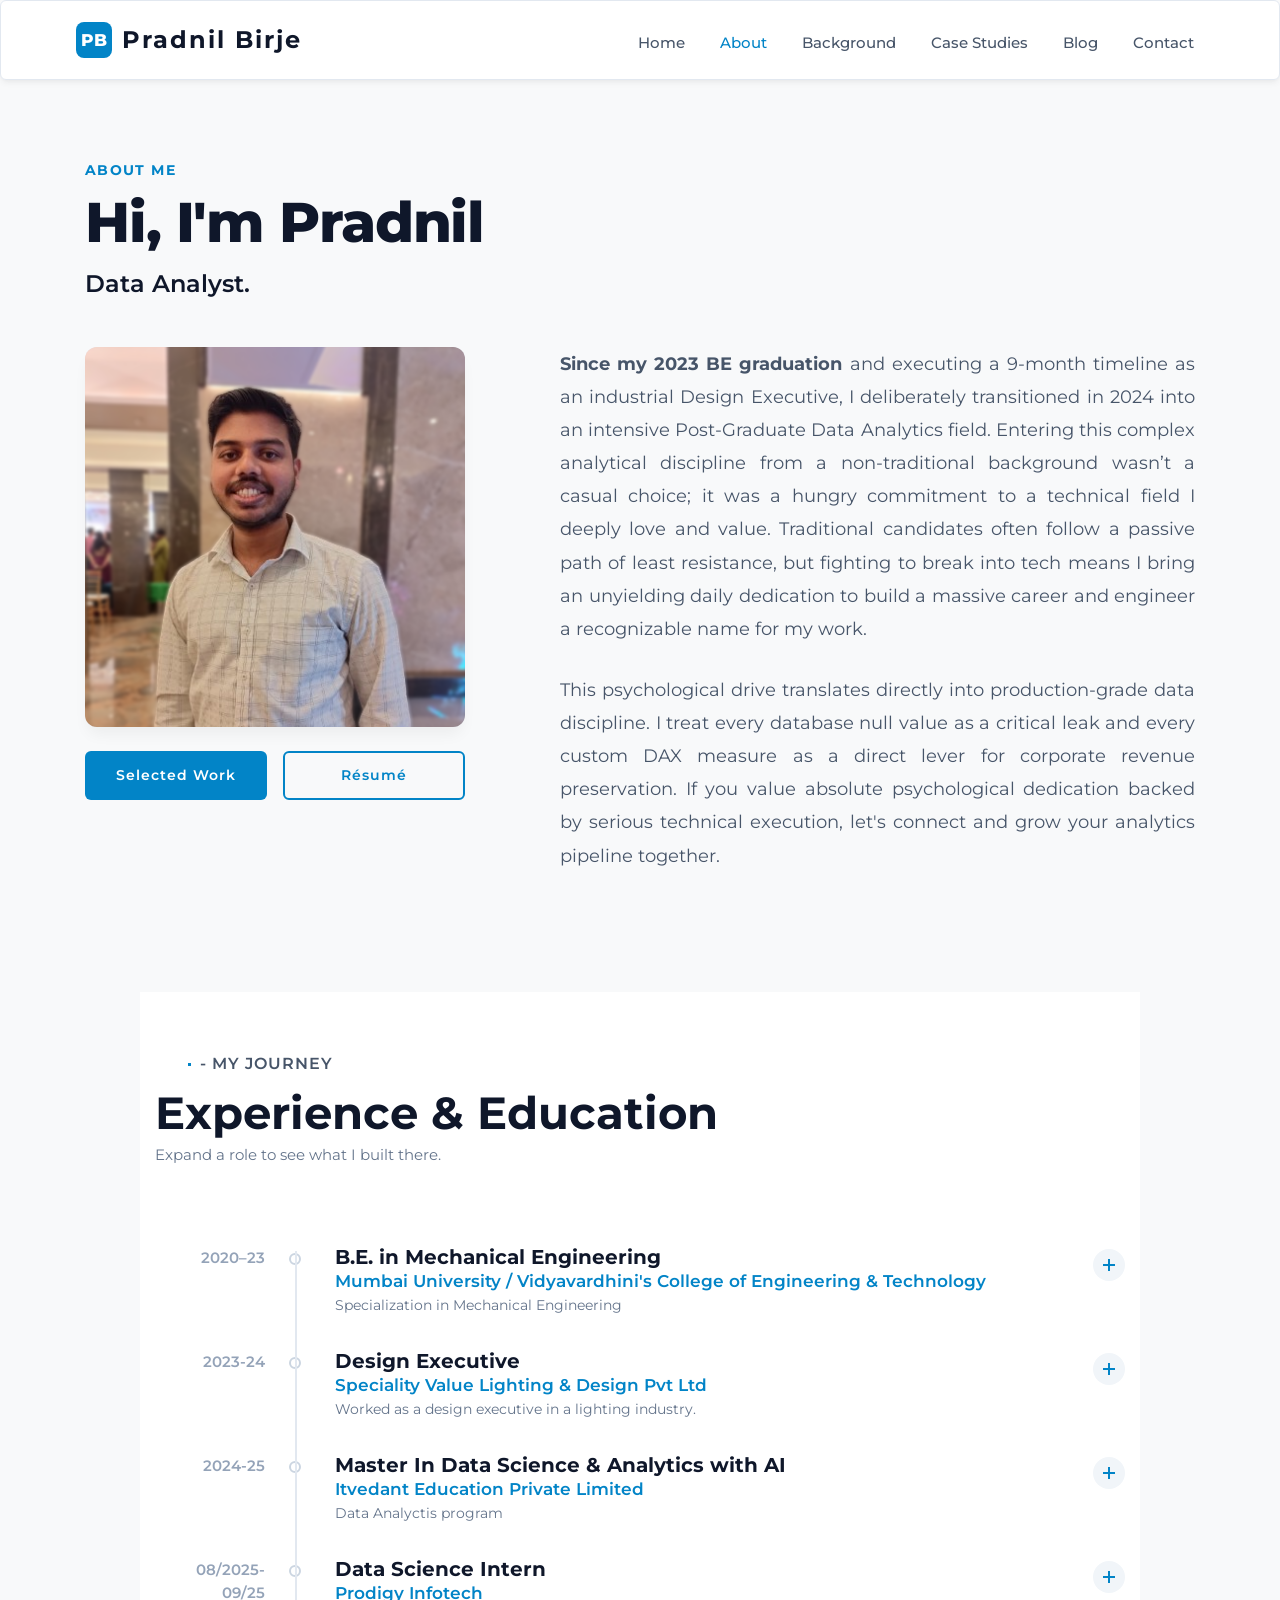
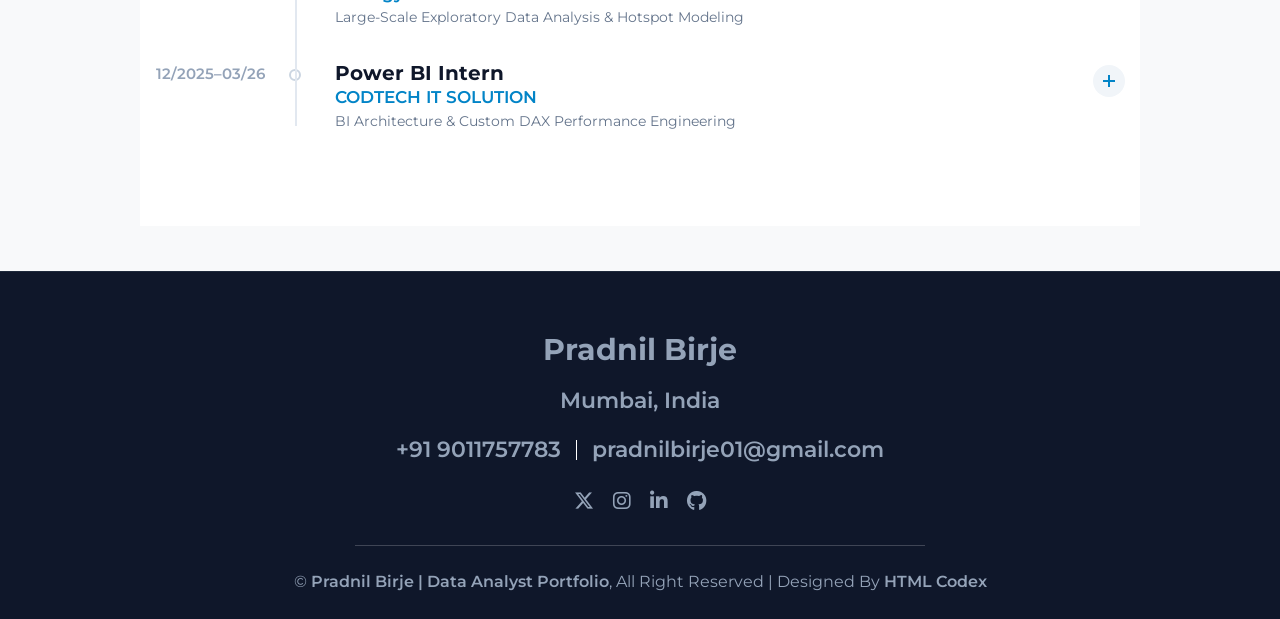
==== commit 60a38a9a: "Optimized about section added timeline and optimized portfolio section" ====
--- a/about.html
+++ b/about.html
@@ -295,4 +295,50 @@
                 </div>
             </div>
         </div>
-        <!-- Footer End -->+        <!-- Footer End -->
+
+<!-- ISOLATED VIEWPORT ANIMATION ENGINE FOR JOURNEY TIMELINE -->
+<script>
+(function() {
+    document.addEventListener("DOMContentLoaded", function () {
+        const targetNodes = document.querySelectorAll(".timeline-node-item");
+        const timelineLine = document.querySelector(".harrison-timeline-track");
+
+        // Safety Trigger: If the browser is old or has an error, show data immediately
+        if (!('IntersectionObserver' in window)) {
+            targetNodes.forEach(node => node.classList.add("reveal-active"));
+            if (timelineLine) timelineLine.classList.add("track-visible");
+            return;
+        }
+
+        // Configuration: Tells the browser to trigger when the item is 15% onto the screen
+        const elementScrollOptions = {
+            root: null,
+            rootMargin: "0px 0px -15% 0px",
+            threshold: 0.15
+        };
+
+        const scrollRevealEngine = new IntersectionObserver(function(entries, observer) {
+            entries.forEach(function(entry) {
+                if (entry.isIntersecting) {
+                    // Inject the class that drives the smooth CSS animation
+                    entry.target.classList.add("reveal-active");
+                    
+                    // Simultaneously fade in the vertical connector line track
+                    if (timelineLine) {
+                        timelineLine.classList.add("track-visible");
+                    }
+                    
+                    // Disengage monitoring for this item so it stays visible permanently
+                    observer.unobserve(entry.target);
+                }
+            });
+        }, elementScrollOptions);
+
+        // Bind the observer engine to your timeline elements
+        targetNodes.forEach(function(node) {
+            scrollRevealEngine.observe(node);
+        });
+    });
+})();
+</script>
--- a/css/style.css
+++ b/css/style.css
@@ -2856,3 +2856,328 @@
 .about .row {
     margin-bottom: 0 !important;
 }
+
+/* ==========================================================================
+   STABLE INTERACTIVE TIMELINE WORKSPACE RESCUE (NO RUNTIME ERRORS)
+   ========================================================================== */
+
+.corporate-timeline-section {
+    padding: 60px 0 !important;
+    background-color: #FFFFFF !important;
+    max-width: 1000px;
+    margin: 0 auto;
+}
+
+/* Base Node Track Setup */
+.harrison-timeline-track {
+    position: relative !important;
+    padding: 30px 0 !important;
+    display: flex !important;
+    flex-direction: column !important;
+    gap: 24px !important;
+}
+
+/* Clean Left Vertical Alignment Guide Rail */
+.harrison-timeline-track::before {
+    content: '' !important;
+    position: absolute !important;
+    top: 40px !important;
+    bottom: 40px !important;
+    left: 140px !important;
+    width: 2px !important;
+    background: #E2E8F0 !important;
+    z-index: 1 !important;
+}
+
+.timeline-node-item {
+    display: flex !important;
+    width: 100% !important;
+    position: relative !important;
+}
+
+/* Left Date Indicator Columns */
+.node-year-col {
+    width: 110px !important;
+    text-align: right !important;
+    font-size: 15px !important;
+    font-weight: 600 !important;
+    color: #94A3B8 !important;
+    padding-top: 6px !important;
+    flex-shrink: 0 !important;
+}
+
+/* Center Guide Rail Node Dot Anchors */
+.node-marker-col {
+    width: 60px !important;
+    display: flex !important;
+    justify-content: center !important;
+    position: relative !important;
+    flex-shrink: 0 !important;
+    z-index: 2 !important;
+}
+
+.timeline-dot-indicator {
+    width: 12px !important;
+    height: 12px !important;
+    background-color: #FFFFFF !important;
+    border: 2px solid #CBD5E1 !important;
+    border-radius: 50% !important;
+    margin-top: 12px !important;
+}
+
+/* Right Content Columns Layout Rules */
+.node-content-col {
+    flex-grow: 1 !important;
+    padding-left: 10px !important;
+}
+
+/* Safe Accordion Resets */
+.timeline-accordion summary::-webkit-details-marker { display: none !important; }
+.timeline-accordion summary { list-style: none !important; outline: none !important; }
+
+.accordion-trigger {
+    display: flex !important;
+    align-items: flex-start !important;
+    justify-content: space-between !important;
+    cursor: pointer !important;
+    width: 100% !important;
+}
+
+.trigger-heading-group h3 { font-size: 1.25rem !important; font-weight: 700 !important; color: #0F172A !important; margin: 0 0 2px 0 !important; }
+.trigger-heading-group h4 { font-size: 1.05rem !important; font-weight: 600 !important; color: #0284C7 !important; margin: 0 0 4px 0 !important; }
+.node-meta { font-size: 0.9rem !important; color: #64748B !important; margin: 0 !important; }
+
+/* Dynamic Plus Icon Matrix Elements */
+.accordion-plus-icon {
+    width: 32px !important;
+    height: 32px !important;
+    background-color: #F1F5F9 !important;
+    border-radius: 50% !important;
+    display: inline-flex !important;
+    align-items: center !important;
+    justify-content: center !important;
+    position: relative !important;
+    flex-shrink: 0 !important;
+    margin-top: 4px !important;
+}
+
+.accordion-plus-icon::before {
+    content: '' !important;
+    position: absolute !important;
+    width: 12px !important;
+    height: 2px !important;
+    background-color: #0284C7 !important;
+}
+
+.accordion-plus-icon::after {
+    content: '' !important;
+    position: absolute !important;
+    width: 2px !important;
+    height: 12px !important;
+    background-color: #0284C7 !important;
+}
+
+.accordion-body-content { padding-top: 14px !important; }
+.node-desc { font-size: 1.05rem !important; line-height: 1.65 !important; color: #475569 !important; }
+
+/* Interactive Hover & Toggle States */
+.timeline-accordion[open] .accordion-plus-icon::after { display: none !important; }
+.timeline-accordion[open] .accordion-plus-icon { background-color: #0284C7 !important; }
+.timeline-accordion[open] .accordion-plus-icon::before { background-color: #FFFFFF !important; }
+
+.timeline-node-item:hover .timeline-dot-indicator,
+.timeline-accordion[open] ~ .node-marker-col .timeline-dot-indicator {
+    border-color: #0284C7 !important;
+    background-color: #0284C7 !important;
+}
+
+@media (max-width: 768px) {
+    .harrison-timeline-track::before { left: 20px !important; }
+    .timeline-node-item { flex-direction: column !important; padding-left: 45px !important; }
+    .node-year-col { width: 100% !important; text-align: left !important; }
+    .node-marker-col { position: absolute !important; left: 0 !important; top: 0 !important; }
+}
+
+/* ==========================================================================
+   ISOLATED SCROLL REVEAL DRIVER STATE CONFIGURATIONS
+   ========================================================================== */
+
+/* 1. Base State: Keeps items completely hidden and shifted down by default */
+.timeline-node-item {
+    opacity: 0 !important;
+    transform: translateY(45px) !important;
+    transition: opacity 0.85s cubic-bezier(0.25, 1, 0.5, 1) !important,
+                transform 0.85s cubic-bezier(0.25, 1, 0.5, 1) !important;
+    will-change: opacity, transform;
+}
+
+/* 2. Active Revealed State: Fades and lifts items into place */
+.timeline-node-item.reveal-active {
+    opacity: 1 !important;
+    transform: translateY(0) !important;
+}
+
+/* 3. The Vertical Track Guide Line: Fades in dynamically with the cards */
+.harrison-timeline-track::before {
+    opacity: 0 !important;
+    transition: opacity 1.2s ease 0.4s !important;
+}
+
+.harrison-timeline-track.track-visible::before {
+    opacity: 1 !important;
+}
+
+/* ==========================================================================
+   HARRISON-STYLE CASE STUDIES SECTION (CORPORATE BLUE & WHITE)
+   ========================================================================== */
+
+.portfolio-rescue-section {
+    padding: 80px 0 !important;
+    background-color: #F8FAFC !important; /* Soft backdrop separation layer */
+}
+
+/* 1. Minimalist Pill Filter Bar Adjustments */
+#portfolio-filter-rescue {
+    padding: 0 !important;
+    margin: 0 auto 40px auto !important;
+    list-style: none !important;
+    display: flex !important;
+    justify-content: center !important;
+    gap: 12px !important;
+    flex-wrap: wrap;
+    max-width: 600px;
+}
+
+#portfolio-filter-rescue .filter-btn {
+    cursor: pointer !important;
+    padding: 10px 24px !important;
+    font-size: 14px !important;
+    font-weight: 600 !important;
+    color: #475569 !important; /* Elegant slate grey labels */
+    background: #FFFFFF !important;
+    border: 1px solid #E2E8F0 !important;
+    border-radius: 30px !important; /* Clean rounded edges */
+    transition: all 0.25s cubic-bezier(0.4, 0, 0.2, 1) !important;
+}
+
+/* Hover and Active selection configurations */
+#portfolio-filter-rescue .filter-btn:hover,
+#portfolio-filter-rescue .filter-btn.active-tab {
+    color: #FFFFFF !important;
+    background-color: #0284C7 !important; /* Custom Corporate Blue Accent */
+    border-color: #0284C7 !important;
+    box-shadow: 0 4px 12px rgba(2, 132, 199, 0.15) !important;
+}
+
+/* 2. Responsive Multi-Column Project Matrix Grid */
+.case-studies-grid {
+    display: grid !important;
+    grid-template-columns: repeat(auto-fit, minmax(320px, 1fr)) !important;
+    gap: 30px !important;
+    max-width: 1140px;
+    margin: 0 auto !important;
+    padding: 10px 15px !important;
+}
+
+/* 3. High-Contrast Modern Card Architectures */
+.case-card {
+    background: #FFFFFF !important;
+    border: 1px solid #E2E8F0 !important;
+    border-radius: 16px !important; /* Curved card parameters */
+    overflow: hidden !important;
+    display: flex !important;
+    flex-direction: column !important;
+    transition: all 0.3s cubic-bezier(0.4, 0, 0.2, 1) !important;
+    box-shadow: 0 4px 6px -1px rgba(0, 0, 0, 0.02) !important;
+}
+
+.case-card:hover {
+    transform: translateY(-6px) !important; /* Smooth pop lift upwards */
+    border-color: #0284C7 !important; /* Accent border focus change */
+    box-shadow: 0 16px 28px -10px rgba(2, 132, 199, 0.18) !important;
+}
+
+/* Visual frame representing project mockups */
+.card-visual-frame {
+    height: 200px !important;
+    background-color: #F1F5F9 !important;
+    display: flex !important;
+    align-items: center !important;
+    justify-content: center !important;
+    position: relative !important;
+    border-bottom: 1px solid #E2E8F0 !important;
+}
+
+.card-placeholder-icon {
+    font-size: 48px !important;
+    color: #94A3B8 !important;
+}
+
+/* Content Information Blocks */
+.card-details-box {
+    padding: 24px !important;
+    display: flex !important;
+    flex-direction: column !important;
+    flex-grow: 1 !important;
+    text-align: left !important;
+}
+
+.card-tech-badge {
+    align-self: flex-start !important;
+    font-size: 11px !important;
+    font-weight: 700 !important;
+    color: #0284C7 !important;
+    background-color: #E0F2FE !important; /* Soft blue highlight tag fill */
+    padding: 4px 10px !important;
+    border-radius: 6px !important;
+    text-transform: uppercase !important;
+    letter-spacing: 0.5px !important;
+    margin-bottom: 12px !important;
+}
+
+.card-details-box h3 {
+    font-size: 1.3rem !important;
+    font-weight: 700 !important;
+    color: #0F172A !important;
+    margin: 0 0 8px 0 !important;
+}
+
+.card-details-box p {
+    font-size: 0.98rem !important;
+    line-height: 1.55 !important;
+    color: #475569 !important;
+    margin-bottom: 20px !important;
+    flex-grow: 1 !important;
+}
+
+/* Interactive Text Links without unexpected template red decor lines */
+.card-action-link {
+    font-size: 0.95rem !important;
+    font-weight: 600 !important;
+    color: #0284C7 !important;
+    display: inline-flex !important;
+    align-items: center !important;
+    gap: 6px !important;
+    transition: color 0.2s ease !important;
+    text-decoration: none !important;
+    margin-top: auto !important;
+}
+
+.card-action-link:hover {
+    color: #0369A1 !important;
+}
+
+/* MOBILE CORES BREAKPOINT CORRECTIONS (Screens under 768px wide) */
+@media (max-width: 768px) {
+    #portfolio-filter-rescue {
+        flex-direction: column !important;
+        width: 100% !important;
+    }
+    #portfolio-filter-rescue .filter-btn {
+        text-align: center !important;
+        width: 100% !important;
+    }
+    .case-studies-grid {
+        grid-template-columns: 1fr !important; /* Stack vertically single stream row on devices */
+    }
+}
